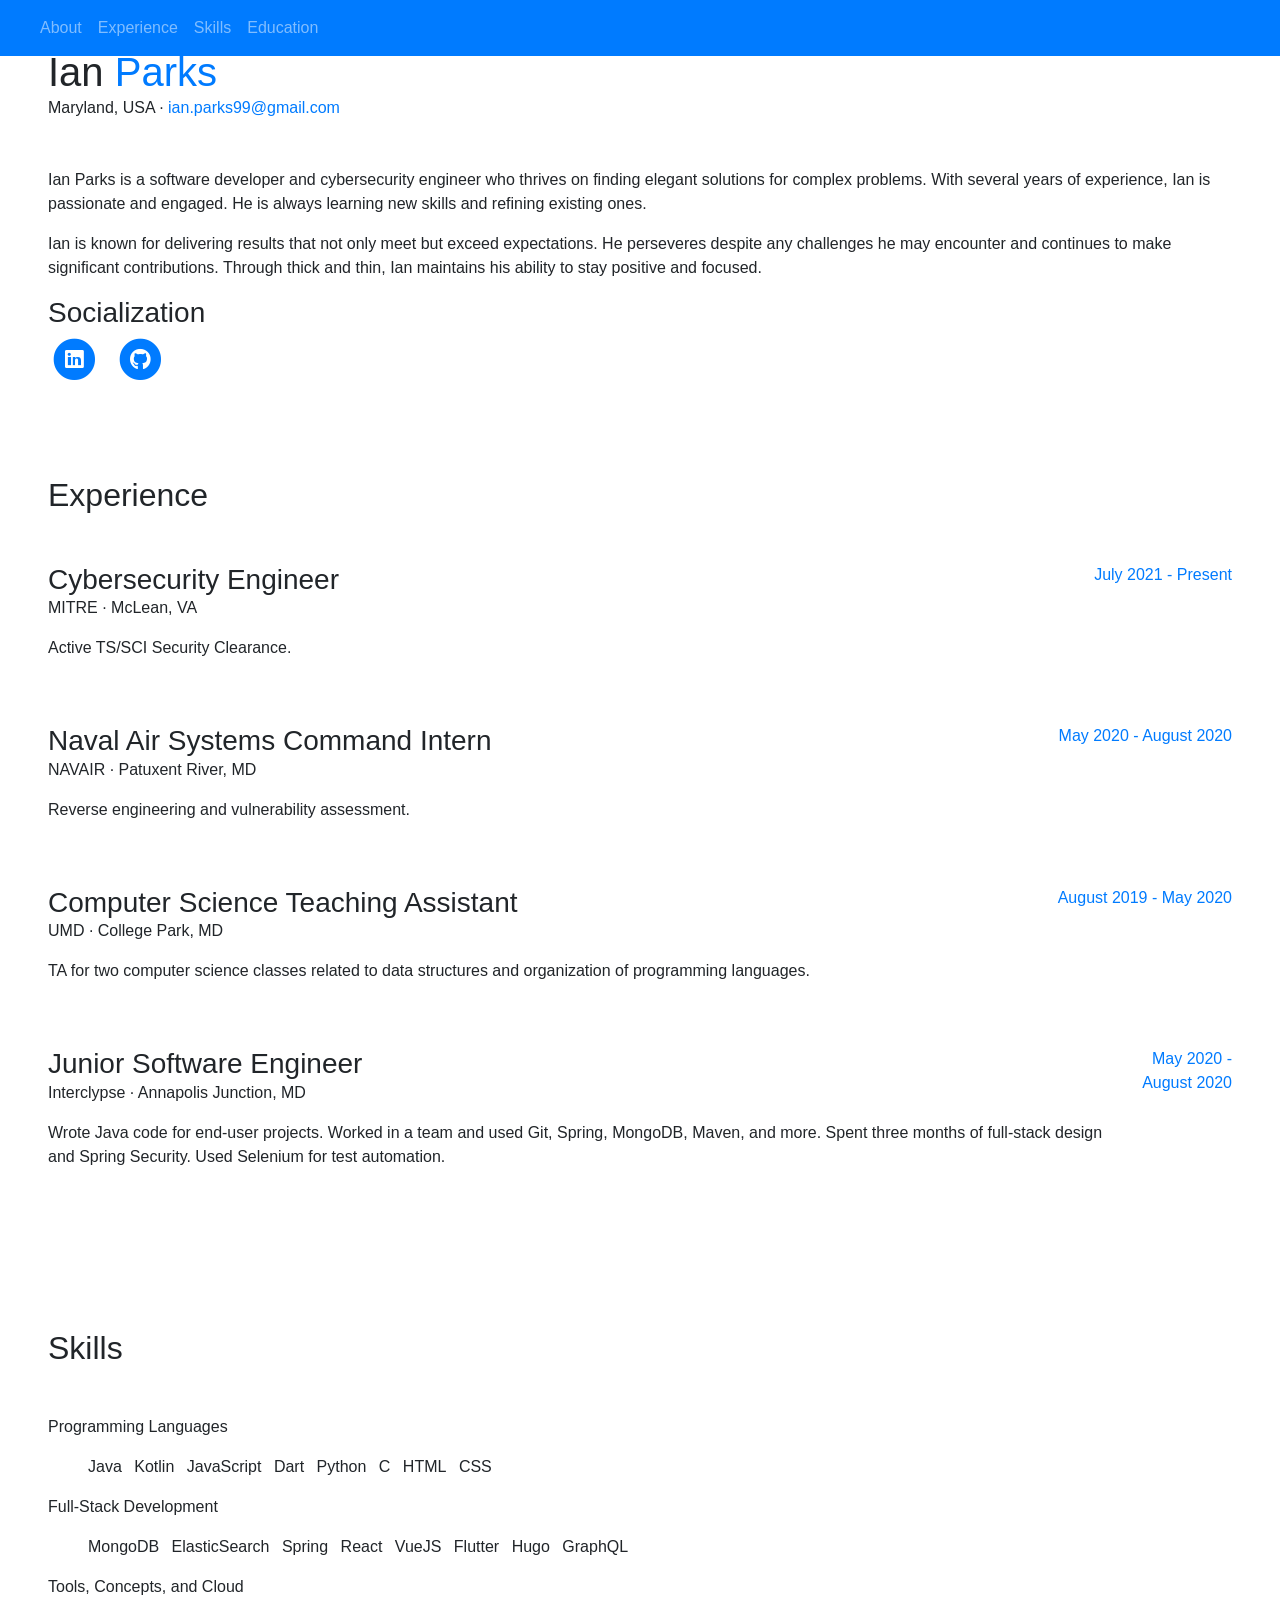
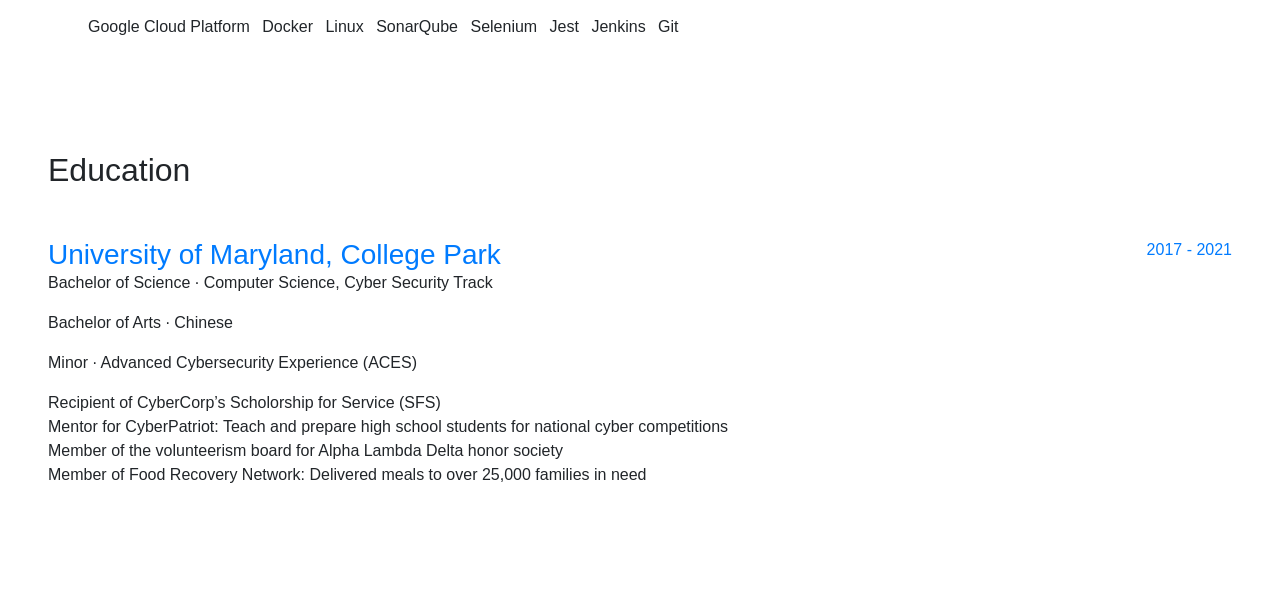
==== public/index.html @ 3bde4cad "Adding workflow" ====
<!DOCTYPE html>
<html lang="en">
<head>
  <meta charset="utf-8">
  <meta name="viewport" content="width=device-width, initial-scale=1, shrink-to-fit=no">
  <title>Ian Parks | Home</title>
  <meta name="description" content="">

  
  
    <meta property="og:image" content="http://example.org/img/profile_pic.png" />
    <meta property="og:title" content="Ian Parks | Home" />   
  
  <meta property="og:description" content="" />
  <meta name="author" content="Ian Parks">
  
  <link rel="stylesheet" href="https://cdn.jsdelivr.net/npm/bootstrap@4.5.3/dist/css/bootstrap.min.css" integrity="sha384-TX8t27EcRE3e/ihU7zmQxVncDAy5uIKz4rEkgIXeMed4M0jlfIDPvg6uqKI2xXr2" crossorigin="anonymous">
  
  <link rel="preload" href="https://fonts.googleapis.com/css2?family=Open+Sans:ital,wght@0,300;0,400;0,600;0,700;0,800;1,300;1,400;1,600;1,700;1,800&family=Saira+Extra+Condensed:wght@100;200;300;400;500;600;700;800;900&display=swap" as="style" onload="this.onload=null;this.rel='stylesheet'">
    <noscript><link rel="stylesheet" href="https://fonts.googleapis.com/css2?family=Open+Sans:ital,wght@0,300;0,400;0,600;0,700;0,800;1,300;1,400;1,600;1,700;1,800&family=Saira+Extra+Condensed:wght@100;200;300;400;500;600;700;800;900&display=swap"></noscript>
  <link rel="preload" href="https://use.fontawesome.com/releases/v5.15.1/css/all.css" as="style" onload="this.onload=null;this.rel='stylesheet'">
    <noscript><link rel="stylesheet" href="https://use.fontawesome.com/releases/v5.15.1/css/all.css"></noscript>
  <link rel="preload" href="https://cdnjs.cloudflare.com/ajax/libs/devicons/1.8.0/css/devicons.min.css" integrity="sha512-JW3fT0YTK7pT7w437SoX6GcW76jOZ6E0jGmrqBAcloC4GKT+njHOY4fX5KxJ9WfIXTkNrAF994525fAHp+KCxg==" crossorigin="anonymous" as="style" onload="this.onload=null;this.rel='stylesheet'">
    <noscript><link rel="stylesheet" href="https://cdnjs.cloudflare.com/ajax/libs/devicons/1.8.0/css/devicons.min.css" integrity="sha512-JW3fT0YTK7pT7w437SoX6GcW76jOZ6E0jGmrqBAcloC4GKT+njHOY4fX5KxJ9WfIXTkNrAF994525fAHp+KCxg==" crossorigin="anonymous"></noscript>
  <link rel="preload" href="https://cdnjs.cloudflare.com/ajax/libs/simple-line-icons/2.5.5/css/simple-line-icons.min.css" integrity="sha512-QKC1UZ/ZHNgFzVKSAhV5v5j73eeL9EEN289eKAEFaAjgAiobVAnVv/AGuPbXsKl1dNoel3kNr6PYnSiTzVVBCw==" crossorigin="anonymous" as="style" onload="this.onload=null;this.rel='stylesheet'">
    <noscript><link rel="stylesheet" href="https://cdnjs.cloudflare.com/ajax/libs/simple-line-icons/2.5.5/css/simple-line-icons.min.css" integrity="sha512-QKC1UZ/ZHNgFzVKSAhV5v5j73eeL9EEN289eKAEFaAjgAiobVAnVv/AGuPbXsKl1dNoel3kNr6PYnSiTzVVBCw==" crossorigin="anonymous"></noscript>
  
  <link rel="preload" href="http://example.org/css/resume.css" as="style" onload="this.onload=null;this.rel='stylesheet'">
    <noscript><link rel="stylesheet" href="http://example.org/css/resume.css"></noscript>
  <link rel="preload" href="http://example.org/css/tweaks.css" as="style" onload="this.onload=null;this.rel='stylesheet'">
    <noscript><link rel="stylesheet" href="http://example.org/css/tweaks.css"></noscript>
  <link rel="preload" href="http://example.org/css/resume-override.css" as="style" onload="this.onload=null;this.rel='stylesheet'">
    <noscript><link rel="stylesheet" href="http://example.org/css/resume-override.css"></noscript>
  <meta name="generator" content="Hugo 0.111.3">
  
   
  
</head>
<body id="page-top">
  <nav class="navbar navbar-expand-lg navbar-dark bg-primary fixed-top" id="sideNav">
  <a class="navbar-brand js-scroll-trigger" href="#page-top">
    <span class="d-block d-lg-none">Ian Parks</span>
    <span class="d-none d-lg-block">
      <img style="clip-path: circle(); max-height: 10rem; max-width: 10rem;" src="/img/profile_pic.png" alt="">
    </span>
  </a>
  <button class="navbar-toggler" type="button" data-toggle="collapse" data-target="#navbarSupportedContent" aria-controls="navbarSupportedContent" aria-expanded="false" aria-label="Toggle navigation">
    <span class="navbar-toggler-icon"></span>
  </button>
  <div class="collapse navbar-collapse" id="navbarSupportedContent">
    <ul class="navbar-nav">
      <li class="nav-item">
        <a class="nav-link js-scroll-trigger" href="/#about">About</a>
      </li>
      
      <li class="nav-item">
        <a class="nav-link js-scroll-trigger" href="/#experience">Experience</a>
      </li>
      
      <li class="nav-item">
        <a class="nav-link js-scroll-trigger" href="/#skills">Skills</a>
      </li>
      
      <li class="nav-item">
        <a class="nav-link js-scroll-trigger" href="/#education">Education</a>
      </li>
      
      
    </ul>
  </div>
</nav>

  <div class="container-fluid p-0">
    
   

      <section class="resume-section p-3 p-lg-5 d-flex d-column" id="about">
        <div class="my-auto">
          <div class="resume-item d-flex flex-column flex-md-row">
            <div class="mr-auto">

              <h1 class="mb-0">Ian
                <span class="text-primary">Parks</span>
              </h1>
              <div class="subheading mb-5">Maryland, USA ·
                <a href="mailto:ian.parks99@gmail.com">ian.parks99@gmail.com</a>
              </div>

            </div>

            

        </div>
        <div>
          <p>Ian Parks is a software developer and cybersecurity engineer who thrives on finding elegant solutions for complex problems. With several years of experience, Ian is passionate and engaged. He is always learning new skills and refining existing ones.</p>
<p>Ian is known for delivering results that not only meet but exceed expectations. He perseveres despite any challenges he may encounter and continues to make significant contributions. Through thick and thin, Ian maintains his ability to stay positive and focused.</p>

          
          
          <h3>Socialization</h3>
          <ul class="list-inline list-social-icons mb-0">
            
                <li class="list-inline-item">
                  <a href="https://www.linkedin.com/in/ian-parks-81081814a" data-toggle="tooltip" title="LinkedIn" data-offset="0,10" rel="me">
                    <span class="fa-stack fa-lg">
                      <i class="fa fa-circle fa-stack-2x"></i>
                      <i class="fab fa-linkedin fa-stack-1x fa-inverse"></i>
                    </span>
                  </a>
                </li>
            
                <li class="list-inline-item">
                  <a href="https://github.com/iparks99" data-toggle="tooltip" title="GitHub" data-offset="0,10" rel="me">
                    <span class="fa-stack fa-lg">
                      <i class="fa fa-circle fa-stack-2x"></i>
                      <i class="fab fa-github fa-stack-1x fa-inverse"></i>
                    </span>
                  </a>
                </li>
            
          </ul>
          
        </div>
      </div>
    </section>

   
   
   
   
      
      
         <section class="resume-section p-3 p-lg-5 d-flex flex-column" id="experience">
  <div class="my-auto" id="experience-content">
  <h2 class="mb-5">Experience</h2>
    
        <div class="resume-item d-flex flex-column flex-md-row mb-5">
          <div class="resume-content mr-auto">
            <h3 class="mb-0">Cybersecurity Engineer</h3>
            <div class="subheading mb-3">MITRE · McLean, VA</div>
            <p>Active TS/SCI Security Clearance.</p>
          </div>
          <div class="resume-date text-md-right">
            <span class="text-primary">July 2021 - Present</span>
          </div>
        </div>
    
        <div class="resume-item d-flex flex-column flex-md-row mb-5">
          <div class="resume-content mr-auto">
            <h3 class="mb-0">Naval Air Systems Command Intern</h3>
            <div class="subheading mb-3">NAVAIR · Patuxent River, MD</div>
            <p>Reverse engineering and vulnerability assessment.</p>
          </div>
          <div class="resume-date text-md-right">
            <span class="text-primary">May 2020 - August 2020</span>
          </div>
        </div>
    
        <div class="resume-item d-flex flex-column flex-md-row mb-5">
          <div class="resume-content mr-auto">
            <h3 class="mb-0">Computer Science Teaching Assistant</h3>
            <div class="subheading mb-3">UMD · College Park, MD</div>
            <p>TA for two computer science classes related to data structures and organization of programming languages.</p>
          </div>
          <div class="resume-date text-md-right">
            <span class="text-primary">August 2019 - May 2020</span>
          </div>
        </div>
    
        <div class="resume-item d-flex flex-column flex-md-row mb-5">
          <div class="resume-content mr-auto">
            <h3 class="mb-0">Junior Software Engineer</h3>
            <div class="subheading mb-3">Interclypse · Annapolis Junction, MD</div>
            <p>Wrote Java code for end-user projects. Worked in a team and used Git, Spring, MongoDB, Maven, and more. Spent three months of full-stack design and Spring Security. Used Selenium for test automation.</p>
          </div>
          <div class="resume-date text-md-right">
            <span class="text-primary">May 2020 - August 2020</span>
          </div>
        </div>
    
  </div>

</section>

      
   
      
      
         <section class="resume-section p-3 p-lg-5 d-flex flex-column" id="skills">
  <div class="my-auto" id="skills-content">
  <h2 class="mb-5">Skills</h2>
    
        <div class="subheading mb-3 skills-heading">Programming Languages</div>
            <ul>
            
                
                  <li class="list-inline-item">
                    <i class="devicons devicons-java"></i>
                    Java
                  </li>
                
            
                
                  <li class="list-inline-item">
                    <i class="devicons devicons-terminal_badge"></i>
                    Kotlin
                  </li>
                
            
                
                  <li class="list-inline-item">
                    <i class="devicons devicons-javascript"></i>
                    JavaScript
                  </li>
                
            
                
                  <li class="list-inline-item">
                    <i class="devicons devicons-dart"></i>
                    Dart
                  </li>
                
            
                
                  <li class="list-inline-item">
                    <i class="devicons devicons-python"></i>
                    Python
                  </li>
                
            
                
                  <li class="list-inline-item">
                    <i class="devicons devicons-terminal_badge"></i>
                    C
                  </li>
                
            
                
                  <li class="list-inline-item">
                    <i class="devicons devicons-terminal_badge"></i>
                    HTML
                  </li>
                
            
                
                  <li class="list-inline-item">
                    <i class="devicons devicons-terminal_badge"></i>
                    CSS
                  </li>
                
            
            </ul>
    
        <div class="subheading mb-3 skills-heading">Full-Stack Development</div>
            <ul>
            
                
                  <li class="list-inline-item">
                    <i class="devicons devicons-mongodb"></i>
                    MongoDB
                  </li>
                
            
                
                  <li class="list-inline-item">
                    <i class="devicons devicons-terminal_badge"></i>
                    ElasticSearch
                  </li>
                
            
                
                  <li class="list-inline-item">
                    <i class="devicons devicons-terminal_badge"></i>
                    Spring
                  </li>
                
            
                
                  <li class="list-inline-item">
                    <i class="devicons devicons-react"></i>
                    React
                  </li>
                
            
                
                  <li class="list-inline-item">
                    <i class="devicons devicons-terminal_badge"></i>
                    VueJS
                  </li>
                
            
                
                  <li class="list-inline-item">
                    <i class="devicons devicons-terminal_badge"></i>
                    Flutter
                  </li>
                
            
                
                  <li class="list-inline-item">
                    <i class="devicons devicons-terminal_badge"></i>
                    Hugo
                  </li>
                
            
                
                  <li class="list-inline-item">
                    <i class="devicons devicons-terminal_badge"></i>
                    GraphQL
                  </li>
                
            
            </ul>
    
        <div class="subheading mb-3 skills-heading">Tools, Concepts, and Cloud</div>
            <ul>
            
                
                  <li class="list-inline-item">
                    <i class="devicons devicons-terminal_badge"></i>
                    Google Cloud Platform
                  </li>
                
            
                
                  <li class="list-inline-item">
                    <i class="devicons devicons-docker"></i>
                    Docker
                  </li>
                
            
                
                  <li class="list-inline-item">
                    <i class="devicons devicons-linux"></i>
                    Linux
                  </li>
                
            
                
                  <li class="list-inline-item">
                    <i class="devicons devicons-terminal_badge"></i>
                    SonarQube
                  </li>
                
            
                
                  <li class="list-inline-item">
                    <i class="devicons devicons-terminal_badge"></i>
                    Selenium
                  </li>
                
            
                
                  <li class="list-inline-item">
                    <i class="devicons devicons-terminal_badge"></i>
                    Jest
                  </li>
                
            
                
                  <li class="list-inline-item">
                    <i class="devicons devicons-jenkins"></i>
                    Jenkins
                  </li>
                
            
                
                  <li class="list-inline-item">
                    <i class="devicons devicons-git"></i>
                    Git
                  </li>
                
            
            </ul>
    
  </div>
</section>

      
   
      
      
                 <section class="resume-section p-3 p-lg-5 d-flex flex-column" id="education">
          <div class="my-auto">
          <h2 class="mb-5">Education</h2>
            
              <div class="resume-item d-flex flex-column flex-md-row mb-5">
                <div class="resume-content mr-auto">
                  <h3 class="mb-0"><a href="https://umd.edu">University of Maryland, College Park</a></h3>
                  
                    <div class="subheading mb-3">Bachelor of Science · Computer Science, Cyber Security Track</div>
                  
                    <div class="subheading mb-3">Bachelor of Arts · Chinese</div>
                  
                    <div class="subheading mb-3">Minor · Advanced Cybersecurity Experience (ACES)</div>
                  
                  <div></div>
                  <p style="white-space: pre-line">Recipient of CyberCorp&rsquo;s Scholorship for Service (SFS)
Mentor for CyberPatriot: Teach and prepare high school students for national cyber competitions
Member of the volunteerism board for Alpha Lambda Delta honor society
Member of Food Recovery Network: Delivered meals to over 25,000 families in need
                </div>
                <div class="resume-date text-md-right">
                  <span class="text-primary">2017 - 2021</span>
                </div>
              </div>
              
           </div>
        </section>

      
   

  </div>
  
  <script src="https://code.jquery.com/jquery-3.6.4.slim.min.js" integrity="sha256-a2yjHM4jnF9f54xUQakjZGaqYs/V1CYvWpoqZzC2/Bw=" crossorigin="anonymous"></script>
  <script src="https://cdn.jsdelivr.net/npm/bootstrap@4.5.3/dist/js/bootstrap.bundle.min.js" integrity="sha384-ho+j7jyWK8fNQe+A12Hb8AhRq26LrZ/JpcUGGOn+Y7RsweNrtN/tE3MoK7ZeZDyx" crossorigin="anonymous"></script>
  
  <script src="https://unpkg.com/smoothscroll-polyfill@0.4.4/dist/smoothscroll.min.js" integrity="sha384-EYn4rWu1DHvYD0sSSSbMEtXQmMl58CFJd897806+RT1jJVYbhuZlZMN6yG9nCyFa" crossorigin="anonymous"></script>
  <script src="https://unpkg.com/smoothscroll-anchor-polyfill@1.3.2/dist/index.min.js" integrity="sha384-EY9NBEHCFbZANmPcTm7CgG8OhsFILy0VBLG85pF6OIpP42NVbZVNsFOc23PYTCkB" crossorigin="anonymous"></script>
  
  <script async src="/js/resume.js"></script>
  

  

  
</body>
</html>
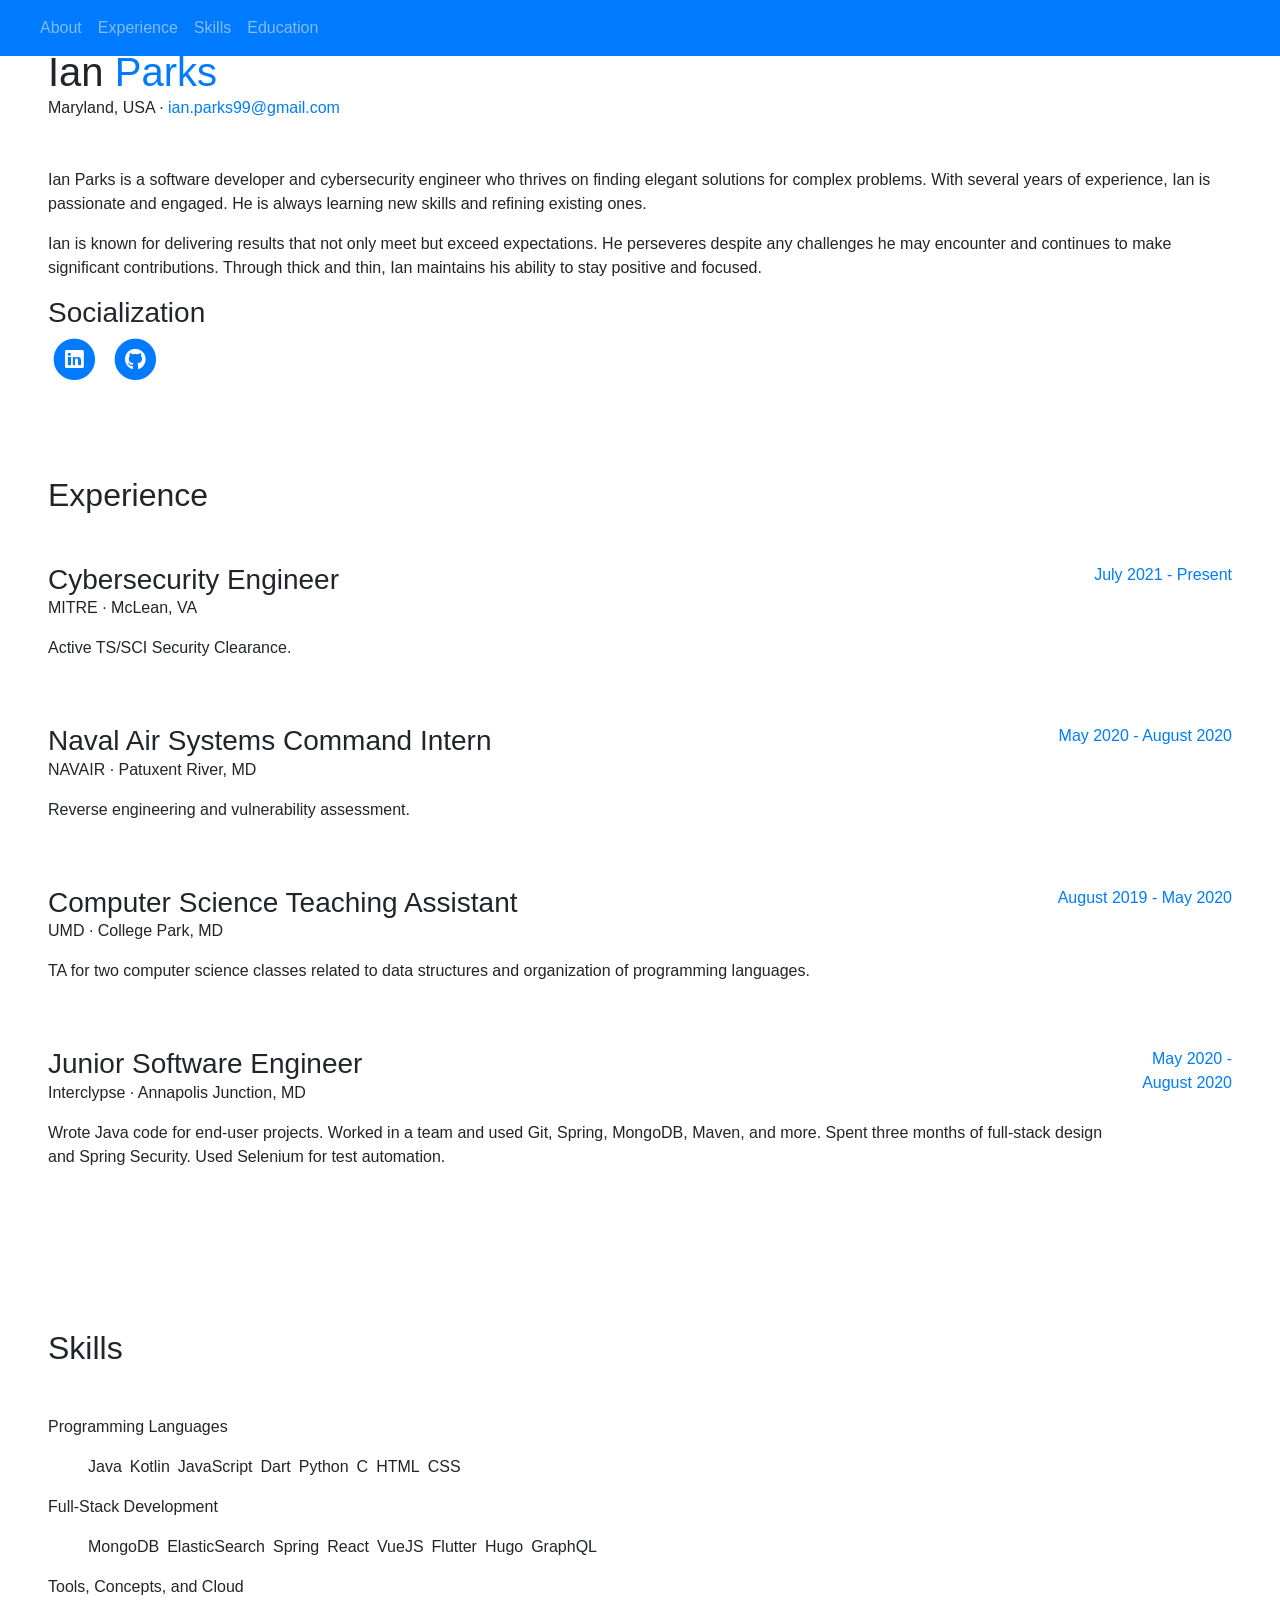
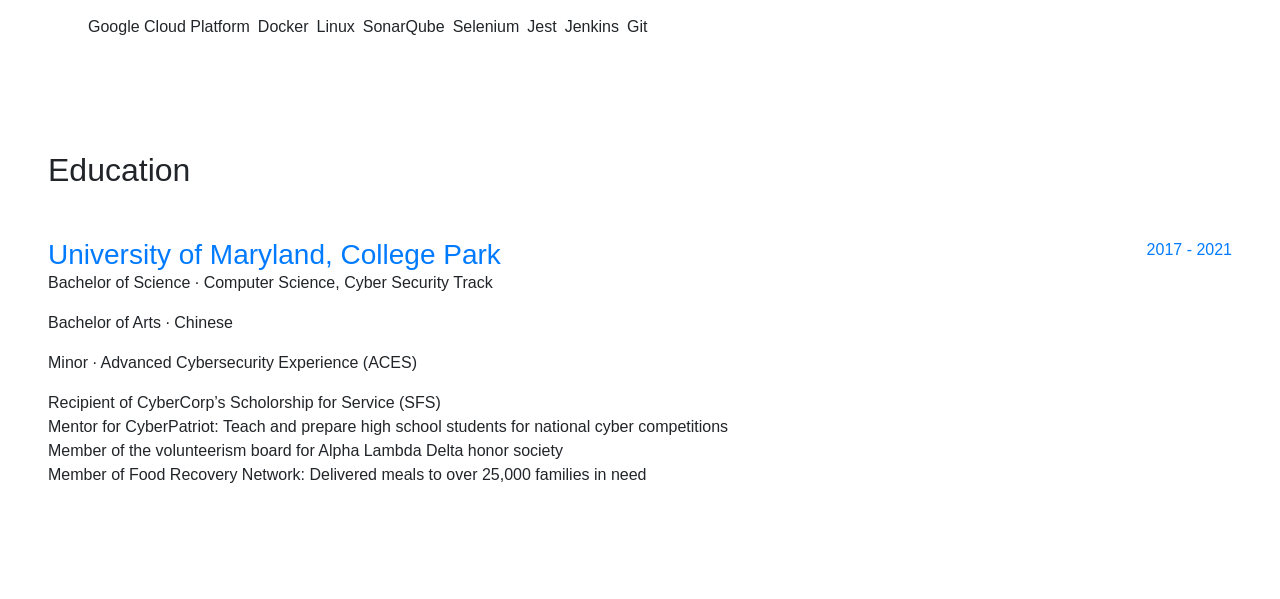
==== commit 6c5e09ed: "Rebuilt" ====
--- a/public/index.html
+++ b/public/index.html
@@ -1,429 +1,39 @@
-<!DOCTYPE html>
-<html lang="en">
-<head>
-  <meta charset="utf-8">
-  <meta name="viewport" content="width=device-width, initial-scale=1, shrink-to-fit=no">
-  <title>Ian Parks | Home</title>
-  <meta name="description" content="">
-
-  
-  
-    <meta property="og:image" content="http://example.org/img/profile_pic.png" />
-    <meta property="og:title" content="Ian Parks | Home" />   
-  
-  <meta property="og:description" content="" />
-  <meta name="author" content="Ian Parks">
-  
-  <link rel="stylesheet" href="https://cdn.jsdelivr.net/npm/bootstrap@4.5.3/dist/css/bootstrap.min.css" integrity="sha384-TX8t27EcRE3e/ihU7zmQxVncDAy5uIKz4rEkgIXeMed4M0jlfIDPvg6uqKI2xXr2" crossorigin="anonymous">
-  
-  <link rel="preload" href="https://fonts.googleapis.com/css2?family=Open+Sans:ital,wght@0,300;0,400;0,600;0,700;0,800;1,300;1,400;1,600;1,700;1,800&family=Saira+Extra+Condensed:wght@100;200;300;400;500;600;700;800;900&display=swap" as="style" onload="this.onload=null;this.rel='stylesheet'">
-    <noscript><link rel="stylesheet" href="https://fonts.googleapis.com/css2?family=Open+Sans:ital,wght@0,300;0,400;0,600;0,700;0,800;1,300;1,400;1,600;1,700;1,800&family=Saira+Extra+Condensed:wght@100;200;300;400;500;600;700;800;900&display=swap"></noscript>
-  <link rel="preload" href="https://use.fontawesome.com/releases/v5.15.1/css/all.css" as="style" onload="this.onload=null;this.rel='stylesheet'">
-    <noscript><link rel="stylesheet" href="https://use.fontawesome.com/releases/v5.15.1/css/all.css"></noscript>
-  <link rel="preload" href="https://cdnjs.cloudflare.com/ajax/libs/devicons/1.8.0/css/devicons.min.css" integrity="sha512-JW3fT0YTK7pT7w437SoX6GcW76jOZ6E0jGmrqBAcloC4GKT+njHOY4fX5KxJ9WfIXTkNrAF994525fAHp+KCxg==" crossorigin="anonymous" as="style" onload="this.onload=null;this.rel='stylesheet'">
-    <noscript><link rel="stylesheet" href="https://cdnjs.cloudflare.com/ajax/libs/devicons/1.8.0/css/devicons.min.css" integrity="sha512-JW3fT0YTK7pT7w437SoX6GcW76jOZ6E0jGmrqBAcloC4GKT+njHOY4fX5KxJ9WfIXTkNrAF994525fAHp+KCxg==" crossorigin="anonymous"></noscript>
-  <link rel="preload" href="https://cdnjs.cloudflare.com/ajax/libs/simple-line-icons/2.5.5/css/simple-line-icons.min.css" integrity="sha512-QKC1UZ/ZHNgFzVKSAhV5v5j73eeL9EEN289eKAEFaAjgAiobVAnVv/AGuPbXsKl1dNoel3kNr6PYnSiTzVVBCw==" crossorigin="anonymous" as="style" onload="this.onload=null;this.rel='stylesheet'">
-    <noscript><link rel="stylesheet" href="https://cdnjs.cloudflare.com/ajax/libs/simple-line-icons/2.5.5/css/simple-line-icons.min.css" integrity="sha512-QKC1UZ/ZHNgFzVKSAhV5v5j73eeL9EEN289eKAEFaAjgAiobVAnVv/AGuPbXsKl1dNoel3kNr6PYnSiTzVVBCw==" crossorigin="anonymous"></noscript>
-  
-  <link rel="preload" href="http://example.org/css/resume.css" as="style" onload="this.onload=null;this.rel='stylesheet'">
-    <noscript><link rel="stylesheet" href="http://example.org/css/resume.css"></noscript>
-  <link rel="preload" href="http://example.org/css/tweaks.css" as="style" onload="this.onload=null;this.rel='stylesheet'">
-    <noscript><link rel="stylesheet" href="http://example.org/css/tweaks.css"></noscript>
-  <link rel="preload" href="http://example.org/css/resume-override.css" as="style" onload="this.onload=null;this.rel='stylesheet'">
-    <noscript><link rel="stylesheet" href="http://example.org/css/resume-override.css"></noscript>
-  <meta name="generator" content="Hugo 0.111.3">
-  
-   
-  
-</head>
-<body id="page-top">
-  <nav class="navbar navbar-expand-lg navbar-dark bg-primary fixed-top" id="sideNav">
-  <a class="navbar-brand js-scroll-trigger" href="#page-top">
-    <span class="d-block d-lg-none">Ian Parks</span>
-    <span class="d-none d-lg-block">
-      <img style="clip-path: circle(); max-height: 10rem; max-width: 10rem;" src="/img/profile_pic.png" alt="">
-    </span>
-  </a>
-  <button class="navbar-toggler" type="button" data-toggle="collapse" data-target="#navbarSupportedContent" aria-controls="navbarSupportedContent" aria-expanded="false" aria-label="Toggle navigation">
-    <span class="navbar-toggler-icon"></span>
-  </button>
-  <div class="collapse navbar-collapse" id="navbarSupportedContent">
-    <ul class="navbar-nav">
-      <li class="nav-item">
-        <a class="nav-link js-scroll-trigger" href="/#about">About</a>
-      </li>
-      
-      <li class="nav-item">
-        <a class="nav-link js-scroll-trigger" href="/#experience">Experience</a>
-      </li>
-      
-      <li class="nav-item">
-        <a class="nav-link js-scroll-trigger" href="/#skills">Skills</a>
-      </li>
-      
-      <li class="nav-item">
-        <a class="nav-link js-scroll-trigger" href="/#education">Education</a>
-      </li>
-      
-      
-    </ul>
-  </div>
-</nav>
-
-  <div class="container-fluid p-0">
-    
-   
-
-      <section class="resume-section p-3 p-lg-5 d-flex d-column" id="about">
-        <div class="my-auto">
-          <div class="resume-item d-flex flex-column flex-md-row">
-            <div class="mr-auto">
-
-              <h1 class="mb-0">Ian
-                <span class="text-primary">Parks</span>
-              </h1>
-              <div class="subheading mb-5">Maryland, USA ·
-                <a href="mailto:ian.parks99@gmail.com">ian.parks99@gmail.com</a>
-              </div>
-
-            </div>
-
-            
-
-        </div>
-        <div>
-          <p>Ian Parks is a software developer and cybersecurity engineer who thrives on finding elegant solutions for complex problems. With several years of experience, Ian is passionate and engaged. He is always learning new skills and refining existing ones.</p>
-<p>Ian is known for delivering results that not only meet but exceed expectations. He perseveres despite any challenges he may encounter and continues to make significant contributions. Through thick and thin, Ian maintains his ability to stay positive and focused.</p>
-
-          
-          
-          <h3>Socialization</h3>
-          <ul class="list-inline list-social-icons mb-0">
-            
-                <li class="list-inline-item">
-                  <a href="https://www.linkedin.com/in/ian-parks-81081814a" data-toggle="tooltip" title="LinkedIn" data-offset="0,10" rel="me">
-                    <span class="fa-stack fa-lg">
-                      <i class="fa fa-circle fa-stack-2x"></i>
-                      <i class="fab fa-linkedin fa-stack-1x fa-inverse"></i>
-                    </span>
-                  </a>
-                </li>
-            
-                <li class="list-inline-item">
-                  <a href="https://github.com/iparks99" data-toggle="tooltip" title="GitHub" data-offset="0,10" rel="me">
-                    <span class="fa-stack fa-lg">
-                      <i class="fa fa-circle fa-stack-2x"></i>
-                      <i class="fab fa-github fa-stack-1x fa-inverse"></i>
-                    </span>
-                  </a>
-                </li>
-            
-          </ul>
-          
-        </div>
-      </div>
-    </section>
-
-   
-   
-   
-   
-      
-      
-         <section class="resume-section p-3 p-lg-5 d-flex flex-column" id="experience">
-  <div class="my-auto" id="experience-content">
-  <h2 class="mb-5">Experience</h2>
-    
-        <div class="resume-item d-flex flex-column flex-md-row mb-5">
-          <div class="resume-content mr-auto">
-            <h3 class="mb-0">Cybersecurity Engineer</h3>
-            <div class="subheading mb-3">MITRE · McLean, VA</div>
-            <p>Active TS/SCI Security Clearance.</p>
-          </div>
-          <div class="resume-date text-md-right">
-            <span class="text-primary">July 2021 - Present</span>
-          </div>
-        </div>
-    
-        <div class="resume-item d-flex flex-column flex-md-row mb-5">
-          <div class="resume-content mr-auto">
-            <h3 class="mb-0">Naval Air Systems Command Intern</h3>
-            <div class="subheading mb-3">NAVAIR · Patuxent River, MD</div>
-            <p>Reverse engineering and vulnerability assessment.</p>
-          </div>
-          <div class="resume-date text-md-right">
-            <span class="text-primary">May 2020 - August 2020</span>
-          </div>
-        </div>
-    
-        <div class="resume-item d-flex flex-column flex-md-row mb-5">
-          <div class="resume-content mr-auto">
-            <h3 class="mb-0">Computer Science Teaching Assistant</h3>
-            <div class="subheading mb-3">UMD · College Park, MD</div>
-            <p>TA for two computer science classes related to data structures and organization of programming languages.</p>
-          </div>
-          <div class="resume-date text-md-right">
-            <span class="text-primary">August 2019 - May 2020</span>
-          </div>
-        </div>
-    
-        <div class="resume-item d-flex flex-column flex-md-row mb-5">
-          <div class="resume-content mr-auto">
-            <h3 class="mb-0">Junior Software Engineer</h3>
-            <div class="subheading mb-3">Interclypse · Annapolis Junction, MD</div>
-            <p>Wrote Java code for end-user projects. Worked in a team and used Git, Spring, MongoDB, Maven, and more. Spent three months of full-stack design and Spring Security. Used Selenium for test automation.</p>
-          </div>
-          <div class="resume-date text-md-right">
-            <span class="text-primary">May 2020 - August 2020</span>
-          </div>
-        </div>
-    
-  </div>
-
-</section>
-
-      
-   
-      
-      
-         <section class="resume-section p-3 p-lg-5 d-flex flex-column" id="skills">
-  <div class="my-auto" id="skills-content">
-  <h2 class="mb-5">Skills</h2>
-    
-        <div class="subheading mb-3 skills-heading">Programming Languages</div>
-            <ul>
-            
-                
-                  <li class="list-inline-item">
-                    <i class="devicons devicons-java"></i>
-                    Java
-                  </li>
-                
-            
-                
-                  <li class="list-inline-item">
-                    <i class="devicons devicons-terminal_badge"></i>
-                    Kotlin
-                  </li>
-                
-            
-                
-                  <li class="list-inline-item">
-                    <i class="devicons devicons-javascript"></i>
-                    JavaScript
-                  </li>
-                
-            
-                
-                  <li class="list-inline-item">
-                    <i class="devicons devicons-dart"></i>
-                    Dart
-                  </li>
-                
-            
-                
-                  <li class="list-inline-item">
-                    <i class="devicons devicons-python"></i>
-                    Python
-                  </li>
-                
-            
-                
-                  <li class="list-inline-item">
-                    <i class="devicons devicons-terminal_badge"></i>
-                    C
-                  </li>
-                
-            
-                
-                  <li class="list-inline-item">
-                    <i class="devicons devicons-terminal_badge"></i>
-                    HTML
-                  </li>
-                
-            
-                
-                  <li class="list-inline-item">
-                    <i class="devicons devicons-terminal_badge"></i>
-                    CSS
-                  </li>
-                
-            
-            </ul>
-    
-        <div class="subheading mb-3 skills-heading">Full-Stack Development</div>
-            <ul>
-            
-                
-                  <li class="list-inline-item">
-                    <i class="devicons devicons-mongodb"></i>
-                    MongoDB
-                  </li>
-                
-            
-                
-                  <li class="list-inline-item">
-                    <i class="devicons devicons-terminal_badge"></i>
-                    ElasticSearch
-                  </li>
-                
-            
-                
-                  <li class="list-inline-item">
-                    <i class="devicons devicons-terminal_badge"></i>
-                    Spring
-                  </li>
-                
-            
-                
-                  <li class="list-inline-item">
-                    <i class="devicons devicons-react"></i>
-                    React
-                  </li>
-                
-            
-                
-                  <li class="list-inline-item">
-                    <i class="devicons devicons-terminal_badge"></i>
-                    VueJS
-                  </li>
-                
-            
-                
-                  <li class="list-inline-item">
-                    <i class="devicons devicons-terminal_badge"></i>
-                    Flutter
-                  </li>
-                
-            
-                
-                  <li class="list-inline-item">
-                    <i class="devicons devicons-terminal_badge"></i>
-                    Hugo
-                  </li>
-                
-            
-                
-                  <li class="list-inline-item">
-                    <i class="devicons devicons-terminal_badge"></i>
-                    GraphQL
-                  </li>
-                
-            
-            </ul>
-    
-        <div class="subheading mb-3 skills-heading">Tools, Concepts, and Cloud</div>
-            <ul>
-            
-                
-                  <li class="list-inline-item">
-                    <i class="devicons devicons-terminal_badge"></i>
-                    Google Cloud Platform
-                  </li>
-                
-            
-                
-                  <li class="list-inline-item">
-                    <i class="devicons devicons-docker"></i>
-                    Docker
-                  </li>
-                
-            
-                
-                  <li class="list-inline-item">
-                    <i class="devicons devicons-linux"></i>
-                    Linux
-                  </li>
-                
-            
-                
-                  <li class="list-inline-item">
-                    <i class="devicons devicons-terminal_badge"></i>
-                    SonarQube
-                  </li>
-                
-            
-                
-                  <li class="list-inline-item">
-                    <i class="devicons devicons-terminal_badge"></i>
-                    Selenium
-                  </li>
-                
-            
-                
-                  <li class="list-inline-item">
-                    <i class="devicons devicons-terminal_badge"></i>
-                    Jest
-                  </li>
-                
-            
-                
-                  <li class="list-inline-item">
-                    <i class="devicons devicons-jenkins"></i>
-                    Jenkins
-                  </li>
-                
-            
-                
-                  <li class="list-inline-item">
-                    <i class="devicons devicons-git"></i>
-                    Git
-                  </li>
-                
-            
-            </ul>
-    
-  </div>
-</section>
-
-      
-   
-      
-      
-                 <section class="resume-section p-3 p-lg-5 d-flex flex-column" id="education">
-          <div class="my-auto">
-          <h2 class="mb-5">Education</h2>
-            
-              <div class="resume-item d-flex flex-column flex-md-row mb-5">
-                <div class="resume-content mr-auto">
-                  <h3 class="mb-0"><a href="https://umd.edu">University of Maryland, College Park</a></h3>
-                  
-                    <div class="subheading mb-3">Bachelor of Science · Computer Science, Cyber Security Track</div>
-                  
-                    <div class="subheading mb-3">Bachelor of Arts · Chinese</div>
-                  
-                    <div class="subheading mb-3">Minor · Advanced Cybersecurity Experience (ACES)</div>
-                  
-                  <div></div>
-                  <p style="white-space: pre-line">Recipient of CyberCorp&rsquo;s Scholorship for Service (SFS)
+<!doctype html><html lang=en><head><meta charset=utf-8><meta name=viewport content="width=device-width,initial-scale=1,shrink-to-fit=no"><title>Ian Parks | Home</title><meta name=description content><meta property="og:image" content="https://iparks99.github.io/img/profile_pic.png"><meta property="og:title" content="Ian Parks | Home"><meta property="og:description" content><meta name=author content="Ian Parks"><link rel=stylesheet href=https://cdn.jsdelivr.net/npm/bootstrap@4.5.3/dist/css/bootstrap.min.css integrity=sha384-TX8t27EcRE3e/ihU7zmQxVncDAy5uIKz4rEkgIXeMed4M0jlfIDPvg6uqKI2xXr2 crossorigin=anonymous><link rel=preload href="https://fonts.googleapis.com/css2?family=Open+Sans:ital,wght@0,300;0,400;0,600;0,700;0,800;1,300;1,400;1,600;1,700;1,800&family=Saira+Extra+Condensed:wght@100;200;300;400;500;600;700;800;900&display=swap" as=style onload='this.onload=null,this.rel="stylesheet"'><noscript><link rel=stylesheet href="https://fonts.googleapis.com/css2?family=Open+Sans:ital,wght@0,300;0,400;0,600;0,700;0,800;1,300;1,400;1,600;1,700;1,800&family=Saira+Extra+Condensed:wght@100;200;300;400;500;600;700;800;900&display=swap"></noscript><link rel=preload href=https://use.fontawesome.com/releases/v5.15.1/css/all.css as=style onload='this.onload=null,this.rel="stylesheet"'><noscript><link rel=stylesheet href=https://use.fontawesome.com/releases/v5.15.1/css/all.css></noscript><link rel=preload href=https://cdnjs.cloudflare.com/ajax/libs/devicons/1.8.0/css/devicons.min.css integrity="sha512-JW3fT0YTK7pT7w437SoX6GcW76jOZ6E0jGmrqBAcloC4GKT+njHOY4fX5KxJ9WfIXTkNrAF994525fAHp+KCxg==" crossorigin=anonymous as=style onload='this.onload=null,this.rel="stylesheet"'><noscript><link rel=stylesheet href=https://cdnjs.cloudflare.com/ajax/libs/devicons/1.8.0/css/devicons.min.css integrity="sha512-JW3fT0YTK7pT7w437SoX6GcW76jOZ6E0jGmrqBAcloC4GKT+njHOY4fX5KxJ9WfIXTkNrAF994525fAHp+KCxg==" crossorigin=anonymous></noscript><link rel=preload href=https://cdnjs.cloudflare.com/ajax/libs/simple-line-icons/2.5.5/css/simple-line-icons.min.css integrity="sha512-QKC1UZ/ZHNgFzVKSAhV5v5j73eeL9EEN289eKAEFaAjgAiobVAnVv/AGuPbXsKl1dNoel3kNr6PYnSiTzVVBCw==" crossorigin=anonymous as=style onload='this.onload=null,this.rel="stylesheet"'><noscript><link rel=stylesheet href=https://cdnjs.cloudflare.com/ajax/libs/simple-line-icons/2.5.5/css/simple-line-icons.min.css integrity="sha512-QKC1UZ/ZHNgFzVKSAhV5v5j73eeL9EEN289eKAEFaAjgAiobVAnVv/AGuPbXsKl1dNoel3kNr6PYnSiTzVVBCw==" crossorigin=anonymous></noscript><link rel=preload href=https://iparks99.github.io/css/resume.css as=style onload='this.onload=null,this.rel="stylesheet"'><noscript><link rel=stylesheet href=https://iparks99.github.io/css/resume.css></noscript><link rel=preload href=https://iparks99.github.io/css/tweaks.css as=style onload='this.onload=null,this.rel="stylesheet"'><noscript><link rel=stylesheet href=https://iparks99.github.io/css/tweaks.css></noscript><link rel=preload href=https://iparks99.github.io/css/resume-override.css as=style onload='this.onload=null,this.rel="stylesheet"'><noscript><link rel=stylesheet href=https://iparks99.github.io/css/resume-override.css></noscript><meta name=generator content="Hugo 0.111.3"></head><body id=page-top><nav class="navbar navbar-expand-lg navbar-dark bg-primary fixed-top" id=sideNav><a class="navbar-brand js-scroll-trigger" href=#page-top><span class="d-block d-lg-none">Ian Parks</span>
+<span class="d-none d-lg-block"><img style=clip-path:circle();max-height:10rem;max-width:10rem src=/img/profile_pic.png alt></span></a>
+<button class=navbar-toggler type=button data-toggle=collapse data-target=#navbarSupportedContent aria-controls=navbarSupportedContent aria-expanded=false aria-label="Toggle navigation">
+<span class=navbar-toggler-icon></span></button><div class="collapse navbar-collapse" id=navbarSupportedContent><ul class=navbar-nav><li class=nav-item><a class="nav-link js-scroll-trigger" href=/#about>About</a></li><li class=nav-item><a class="nav-link js-scroll-trigger" href=/#experience>Experience</a></li><li class=nav-item><a class="nav-link js-scroll-trigger" href=/#skills>Skills</a></li><li class=nav-item><a class="nav-link js-scroll-trigger" href=/#education>Education</a></li></ul></div></nav><div class="container-fluid p-0"><section class="resume-section p-3 p-lg-5 d-flex d-column" id=about><div class=my-auto><div class="resume-item d-flex flex-column flex-md-row"><div class=mr-auto><h1 class=mb-0>Ian
+<span class=text-primary>Parks</span></h1><div class="subheading mb-5">Maryland, USA ·
+<a href=mailto:ian.parks99@gmail.com>ian.parks99@gmail.com</a></div></div></div><div><p>Ian Parks is a software developer and cybersecurity engineer who thrives on finding elegant solutions for complex problems. With several years of experience, Ian is passionate and engaged. He is always learning new skills and refining existing ones.</p><p>Ian is known for delivering results that not only meet but exceed expectations. He perseveres despite any challenges he may encounter and continues to make significant contributions. Through thick and thin, Ian maintains his ability to stay positive and focused.</p><h3>Socialization</h3><ul class="list-inline list-social-icons mb-0"><li class=list-inline-item><a href=https://www.linkedin.com/in/ian-parks-81081814a data-toggle=tooltip title=LinkedIn data-offset=0,10 rel=me><span class="fa-stack fa-lg"><i class="fa fa-circle fa-stack-2x"></i>
+<i class="fab fa-linkedin fa-stack-1x fa-inverse"></i></span></a></li><li class=list-inline-item><a href=https://github.com/iparks99 data-toggle=tooltip title=GitHub data-offset=0,10 rel=me><span class="fa-stack fa-lg"><i class="fa fa-circle fa-stack-2x"></i>
+<i class="fab fa-github fa-stack-1x fa-inverse"></i></span></a></li></ul></div></div></section><section class="resume-section p-3 p-lg-5 d-flex flex-column" id=experience><div class=my-auto id=experience-content><h2 class=mb-5>Experience</h2><div class="resume-item d-flex flex-column flex-md-row mb-5"><div class="resume-content mr-auto"><h3 class=mb-0>Cybersecurity Engineer</h3><div class="subheading mb-3">MITRE · McLean, VA</div><p>Active TS/SCI Security Clearance.</p></div><div class="resume-date text-md-right"><span class=text-primary>July 2021 - Present</span></div></div><div class="resume-item d-flex flex-column flex-md-row mb-5"><div class="resume-content mr-auto"><h3 class=mb-0>Naval Air Systems Command Intern</h3><div class="subheading mb-3">NAVAIR · Patuxent River, MD</div><p>Reverse engineering and vulnerability assessment.</p></div><div class="resume-date text-md-right"><span class=text-primary>May 2020 - August 2020</span></div></div><div class="resume-item d-flex flex-column flex-md-row mb-5"><div class="resume-content mr-auto"><h3 class=mb-0>Computer Science Teaching Assistant</h3><div class="subheading mb-3">UMD · College Park, MD</div><p>TA for two computer science classes related to data structures and organization of programming languages.</p></div><div class="resume-date text-md-right"><span class=text-primary>August 2019 - May 2020</span></div></div><div class="resume-item d-flex flex-column flex-md-row mb-5"><div class="resume-content mr-auto"><h3 class=mb-0>Junior Software Engineer</h3><div class="subheading mb-3">Interclypse · Annapolis Junction, MD</div><p>Wrote Java code for end-user projects. Worked in a team and used Git, Spring, MongoDB, Maven, and more. Spent three months of full-stack design and Spring Security. Used Selenium for test automation.</p></div><div class="resume-date text-md-right"><span class=text-primary>May 2020 - August 2020</span></div></div></div></section><section class="resume-section p-3 p-lg-5 d-flex flex-column" id=skills><div class=my-auto id=skills-content><h2 class=mb-5>Skills</h2><div class="subheading mb-3 skills-heading">Programming Languages</div><ul><li class=list-inline-item><i class="devicons devicons-java"></i>
+Java</li><li class=list-inline-item><i class="devicons devicons-terminal_badge"></i>
+Kotlin</li><li class=list-inline-item><i class="devicons devicons-javascript"></i>
+JavaScript</li><li class=list-inline-item><i class="devicons devicons-dart"></i>
+Dart</li><li class=list-inline-item><i class="devicons devicons-python"></i>
+Python</li><li class=list-inline-item><i class="devicons devicons-terminal_badge"></i>
+C</li><li class=list-inline-item><i class="devicons devicons-terminal_badge"></i>
+HTML</li><li class=list-inline-item><i class="devicons devicons-terminal_badge"></i>
+CSS</li></ul><div class="subheading mb-3 skills-heading">Full-Stack Development</div><ul><li class=list-inline-item><i class="devicons devicons-mongodb"></i>
+MongoDB</li><li class=list-inline-item><i class="devicons devicons-terminal_badge"></i>
+ElasticSearch</li><li class=list-inline-item><i class="devicons devicons-terminal_badge"></i>
+Spring</li><li class=list-inline-item><i class="devicons devicons-react"></i>
+React</li><li class=list-inline-item><i class="devicons devicons-terminal_badge"></i>
+VueJS</li><li class=list-inline-item><i class="devicons devicons-terminal_badge"></i>
+Flutter</li><li class=list-inline-item><i class="devicons devicons-terminal_badge"></i>
+Hugo</li><li class=list-inline-item><i class="devicons devicons-terminal_badge"></i>
+GraphQL</li></ul><div class="subheading mb-3 skills-heading">Tools, Concepts, and Cloud</div><ul><li class=list-inline-item><i class="devicons devicons-terminal_badge"></i>
+Google Cloud Platform</li><li class=list-inline-item><i class="devicons devicons-docker"></i>
+Docker</li><li class=list-inline-item><i class="devicons devicons-linux"></i>
+Linux</li><li class=list-inline-item><i class="devicons devicons-terminal_badge"></i>
+SonarQube</li><li class=list-inline-item><i class="devicons devicons-terminal_badge"></i>
+Selenium</li><li class=list-inline-item><i class="devicons devicons-terminal_badge"></i>
+Jest</li><li class=list-inline-item><i class="devicons devicons-jenkins"></i>
+Jenkins</li><li class=list-inline-item><i class="devicons devicons-git"></i>
+Git</li></ul></div></section><section class="resume-section p-3 p-lg-5 d-flex flex-column" id=education><div class=my-auto><h2 class=mb-5>Education</h2><div class="resume-item d-flex flex-column flex-md-row mb-5"><div class="resume-content mr-auto"><h3 class=mb-0><a href=https://umd.edu>University of Maryland, College Park</a></h3><div class="subheading mb-3">Bachelor of Science · Computer Science, Cyber Security Track</div><div class="subheading mb-3">Bachelor of Arts · Chinese</div><div class="subheading mb-3">Minor · Advanced Cybersecurity Experience (ACES)</div><div></div><p style=white-space:pre-line>Recipient of CyberCorp&rsquo;s Scholorship for Service (SFS)
 Mentor for CyberPatriot: Teach and prepare high school students for national cyber competitions
 Member of the volunteerism board for Alpha Lambda Delta honor society
-Member of Food Recovery Network: Delivered meals to over 25,000 families in need
-                </div>
-                <div class="resume-date text-md-right">
-                  <span class="text-primary">2017 - 2021</span>
-                </div>
-              </div>
-              
-           </div>
-        </section>
-
-      
-   
-
-  </div>
-  
-  <script src="https://code.jquery.com/jquery-3.6.4.slim.min.js" integrity="sha256-a2yjHM4jnF9f54xUQakjZGaqYs/V1CYvWpoqZzC2/Bw=" crossorigin="anonymous"></script>
-  <script src="https://cdn.jsdelivr.net/npm/bootstrap@4.5.3/dist/js/bootstrap.bundle.min.js" integrity="sha384-ho+j7jyWK8fNQe+A12Hb8AhRq26LrZ/JpcUGGOn+Y7RsweNrtN/tE3MoK7ZeZDyx" crossorigin="anonymous"></script>
-  
-  <script src="https://unpkg.com/smoothscroll-polyfill@0.4.4/dist/smoothscroll.min.js" integrity="sha384-EYn4rWu1DHvYD0sSSSbMEtXQmMl58CFJd897806+RT1jJVYbhuZlZMN6yG9nCyFa" crossorigin="anonymous"></script>
-  <script src="https://unpkg.com/smoothscroll-anchor-polyfill@1.3.2/dist/index.min.js" integrity="sha384-EY9NBEHCFbZANmPcTm7CgG8OhsFILy0VBLG85pF6OIpP42NVbZVNsFOc23PYTCkB" crossorigin="anonymous"></script>
-  
-  <script async src="/js/resume.js"></script>
-  
-
-  
-
-  
-</body>
-</html>
+Member of Food Recovery Network: Delivered meals to over 25,000 families in need</div><div class="resume-date text-md-right"><span class=text-primary>2017 - 2021</span></div></div></div></section></div><script src=https://code.jquery.com/jquery-3.6.4.slim.min.js integrity="sha256-a2yjHM4jnF9f54xUQakjZGaqYs/V1CYvWpoqZzC2/Bw=" crossorigin=anonymous></script>
+<script src=https://cdn.jsdelivr.net/npm/bootstrap@4.5.3/dist/js/bootstrap.bundle.min.js integrity=sha384-ho+j7jyWK8fNQe+A12Hb8AhRq26LrZ/JpcUGGOn+Y7RsweNrtN/tE3MoK7ZeZDyx crossorigin=anonymous></script>
+<script src=https://unpkg.com/smoothscroll-polyfill@0.4.4/dist/smoothscroll.min.js integrity=sha384-EYn4rWu1DHvYD0sSSSbMEtXQmMl58CFJd897806+RT1jJVYbhuZlZMN6yG9nCyFa crossorigin=anonymous></script>
+<script src=https://unpkg.com/smoothscroll-anchor-polyfill@1.3.2/dist/index.min.js integrity=sha384-EY9NBEHCFbZANmPcTm7CgG8OhsFILy0VBLG85pF6OIpP42NVbZVNsFOc23PYTCkB crossorigin=anonymous></script>
+<script async src=/js/resume.js></script></body></html>
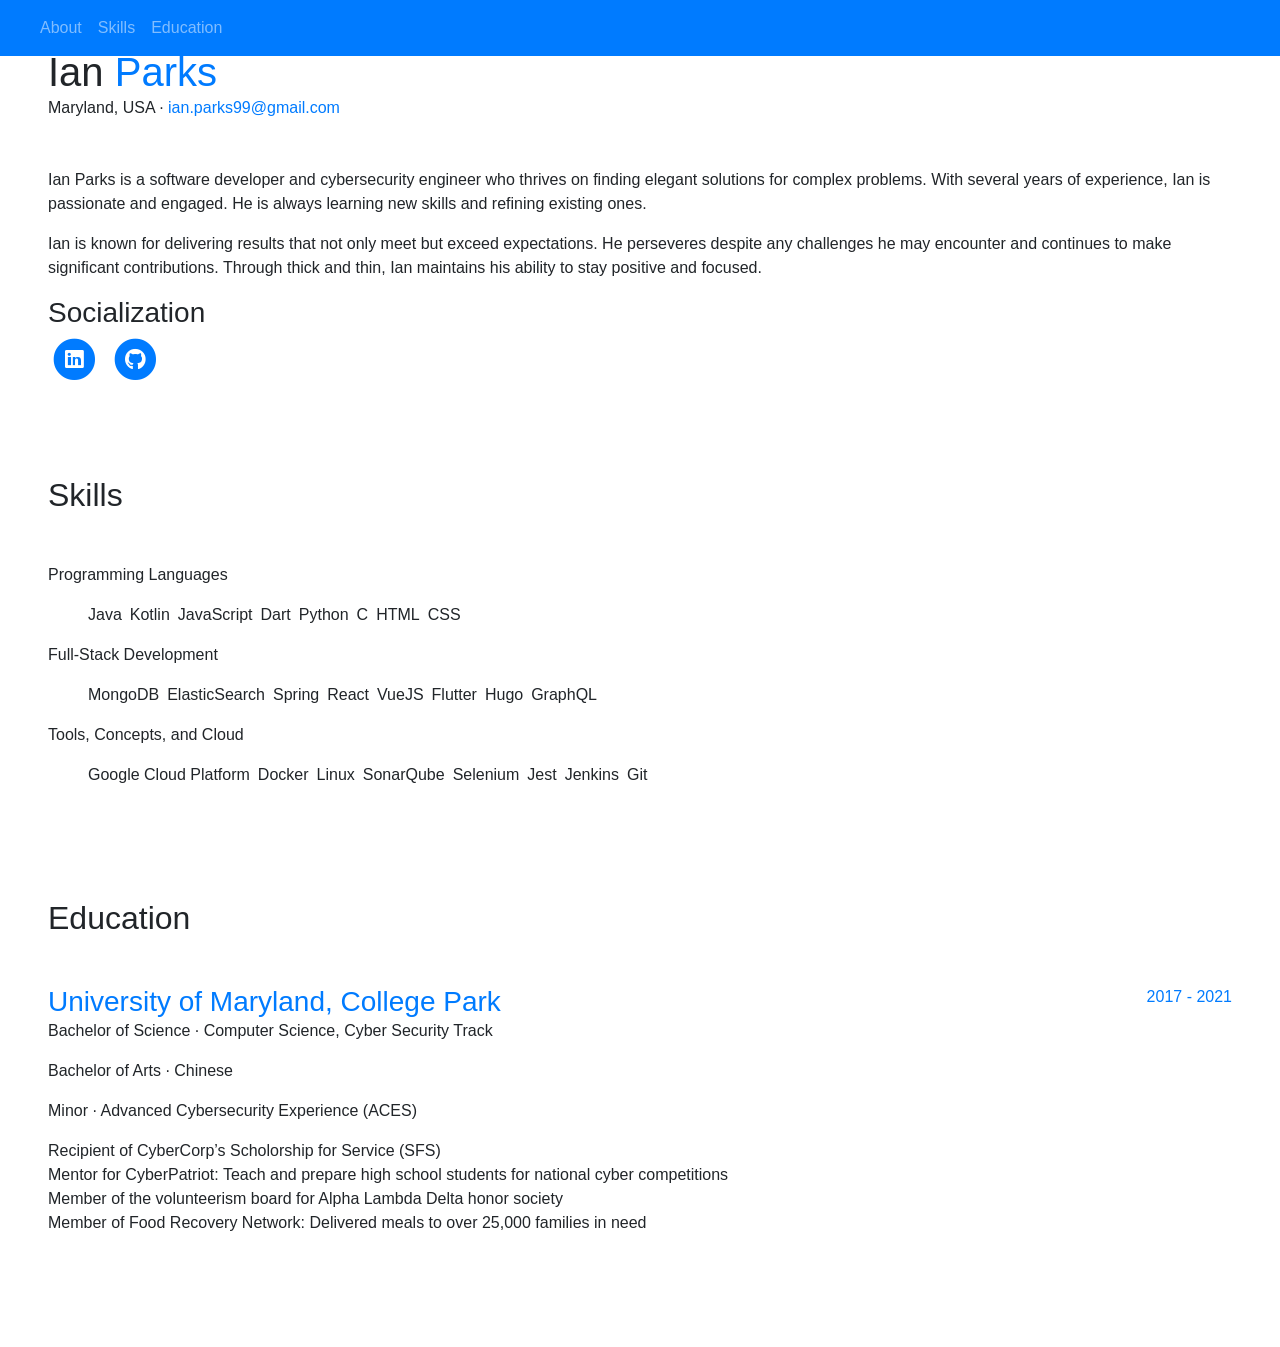
==== commit bc0794c9: "Removed experience" ====
--- a/public/index.html
+++ b/public/index.html
@@ -1,11 +1,11 @@
 <!doctype html><html lang=en><head><meta charset=utf-8><meta name=viewport content="width=device-width,initial-scale=1,shrink-to-fit=no"><title>Ian Parks | Home</title><meta name=description content><meta property="og:image" content="https://iparks99.github.io/img/profile_pic.png"><meta property="og:title" content="Ian Parks | Home"><meta property="og:description" content><meta name=author content="Ian Parks"><link rel=stylesheet href=https://cdn.jsdelivr.net/npm/bootstrap@4.5.3/dist/css/bootstrap.min.css integrity=sha384-TX8t27EcRE3e/ihU7zmQxVncDAy5uIKz4rEkgIXeMed4M0jlfIDPvg6uqKI2xXr2 crossorigin=anonymous><link rel=preload href="https://fonts.googleapis.com/css2?family=Open+Sans:ital,wght@0,300;0,400;0,600;0,700;0,800;1,300;1,400;1,600;1,700;1,800&family=Saira+Extra+Condensed:wght@100;200;300;400;500;600;700;800;900&display=swap" as=style onload='this.onload=null,this.rel="stylesheet"'><noscript><link rel=stylesheet href="https://fonts.googleapis.com/css2?family=Open+Sans:ital,wght@0,300;0,400;0,600;0,700;0,800;1,300;1,400;1,600;1,700;1,800&family=Saira+Extra+Condensed:wght@100;200;300;400;500;600;700;800;900&display=swap"></noscript><link rel=preload href=https://use.fontawesome.com/releases/v5.15.1/css/all.css as=style onload='this.onload=null,this.rel="stylesheet"'><noscript><link rel=stylesheet href=https://use.fontawesome.com/releases/v5.15.1/css/all.css></noscript><link rel=preload href=https://cdnjs.cloudflare.com/ajax/libs/devicons/1.8.0/css/devicons.min.css integrity="sha512-JW3fT0YTK7pT7w437SoX6GcW76jOZ6E0jGmrqBAcloC4GKT+njHOY4fX5KxJ9WfIXTkNrAF994525fAHp+KCxg==" crossorigin=anonymous as=style onload='this.onload=null,this.rel="stylesheet"'><noscript><link rel=stylesheet href=https://cdnjs.cloudflare.com/ajax/libs/devicons/1.8.0/css/devicons.min.css integrity="sha512-JW3fT0YTK7pT7w437SoX6GcW76jOZ6E0jGmrqBAcloC4GKT+njHOY4fX5KxJ9WfIXTkNrAF994525fAHp+KCxg==" crossorigin=anonymous></noscript><link rel=preload href=https://cdnjs.cloudflare.com/ajax/libs/simple-line-icons/2.5.5/css/simple-line-icons.min.css integrity="sha512-QKC1UZ/ZHNgFzVKSAhV5v5j73eeL9EEN289eKAEFaAjgAiobVAnVv/AGuPbXsKl1dNoel3kNr6PYnSiTzVVBCw==" crossorigin=anonymous as=style onload='this.onload=null,this.rel="stylesheet"'><noscript><link rel=stylesheet href=https://cdnjs.cloudflare.com/ajax/libs/simple-line-icons/2.5.5/css/simple-line-icons.min.css integrity="sha512-QKC1UZ/ZHNgFzVKSAhV5v5j73eeL9EEN289eKAEFaAjgAiobVAnVv/AGuPbXsKl1dNoel3kNr6PYnSiTzVVBCw==" crossorigin=anonymous></noscript><link rel=preload href=https://iparks99.github.io/css/resume.css as=style onload='this.onload=null,this.rel="stylesheet"'><noscript><link rel=stylesheet href=https://iparks99.github.io/css/resume.css></noscript><link rel=preload href=https://iparks99.github.io/css/tweaks.css as=style onload='this.onload=null,this.rel="stylesheet"'><noscript><link rel=stylesheet href=https://iparks99.github.io/css/tweaks.css></noscript><link rel=preload href=https://iparks99.github.io/css/resume-override.css as=style onload='this.onload=null,this.rel="stylesheet"'><noscript><link rel=stylesheet href=https://iparks99.github.io/css/resume-override.css></noscript><meta name=generator content="Hugo 0.111.3"></head><body id=page-top><nav class="navbar navbar-expand-lg navbar-dark bg-primary fixed-top" id=sideNav><a class="navbar-brand js-scroll-trigger" href=#page-top><span class="d-block d-lg-none">Ian Parks</span>
 <span class="d-none d-lg-block"><img style=clip-path:circle();max-height:10rem;max-width:10rem src=/img/profile_pic.png alt></span></a>
 <button class=navbar-toggler type=button data-toggle=collapse data-target=#navbarSupportedContent aria-controls=navbarSupportedContent aria-expanded=false aria-label="Toggle navigation">
-<span class=navbar-toggler-icon></span></button><div class="collapse navbar-collapse" id=navbarSupportedContent><ul class=navbar-nav><li class=nav-item><a class="nav-link js-scroll-trigger" href=/#about>About</a></li><li class=nav-item><a class="nav-link js-scroll-trigger" href=/#experience>Experience</a></li><li class=nav-item><a class="nav-link js-scroll-trigger" href=/#skills>Skills</a></li><li class=nav-item><a class="nav-link js-scroll-trigger" href=/#education>Education</a></li></ul></div></nav><div class="container-fluid p-0"><section class="resume-section p-3 p-lg-5 d-flex d-column" id=about><div class=my-auto><div class="resume-item d-flex flex-column flex-md-row"><div class=mr-auto><h1 class=mb-0>Ian
+<span class=navbar-toggler-icon></span></button><div class="collapse navbar-collapse" id=navbarSupportedContent><ul class=navbar-nav><li class=nav-item><a class="nav-link js-scroll-trigger" href=/#about>About</a></li><li class=nav-item><a class="nav-link js-scroll-trigger" href=/#skills>Skills</a></li><li class=nav-item><a class="nav-link js-scroll-trigger" href=/#education>Education</a></li></ul></div></nav><div class="container-fluid p-0"><section class="resume-section p-3 p-lg-5 d-flex d-column" id=about><div class=my-auto><div class="resume-item d-flex flex-column flex-md-row"><div class=mr-auto><h1 class=mb-0>Ian
 <span class=text-primary>Parks</span></h1><div class="subheading mb-5">Maryland, USA ·
 <a href=mailto:ian.parks99@gmail.com>ian.parks99@gmail.com</a></div></div></div><div><p>Ian Parks is a software developer and cybersecurity engineer who thrives on finding elegant solutions for complex problems. With several years of experience, Ian is passionate and engaged. He is always learning new skills and refining existing ones.</p><p>Ian is known for delivering results that not only meet but exceed expectations. He perseveres despite any challenges he may encounter and continues to make significant contributions. Through thick and thin, Ian maintains his ability to stay positive and focused.</p><h3>Socialization</h3><ul class="list-inline list-social-icons mb-0"><li class=list-inline-item><a href=https://www.linkedin.com/in/ian-parks-81081814a data-toggle=tooltip title=LinkedIn data-offset=0,10 rel=me><span class="fa-stack fa-lg"><i class="fa fa-circle fa-stack-2x"></i>
 <i class="fab fa-linkedin fa-stack-1x fa-inverse"></i></span></a></li><li class=list-inline-item><a href=https://github.com/iparks99 data-toggle=tooltip title=GitHub data-offset=0,10 rel=me><span class="fa-stack fa-lg"><i class="fa fa-circle fa-stack-2x"></i>
-<i class="fab fa-github fa-stack-1x fa-inverse"></i></span></a></li></ul></div></div></section><section class="resume-section p-3 p-lg-5 d-flex flex-column" id=experience><div class=my-auto id=experience-content><h2 class=mb-5>Experience</h2><div class="resume-item d-flex flex-column flex-md-row mb-5"><div class="resume-content mr-auto"><h3 class=mb-0>Cybersecurity Engineer</h3><div class="subheading mb-3">MITRE · McLean, VA</div><p>Active TS/SCI Security Clearance.</p></div><div class="resume-date text-md-right"><span class=text-primary>July 2021 - Present</span></div></div><div class="resume-item d-flex flex-column flex-md-row mb-5"><div class="resume-content mr-auto"><h3 class=mb-0>Naval Air Systems Command Intern</h3><div class="subheading mb-3">NAVAIR · Patuxent River, MD</div><p>Reverse engineering and vulnerability assessment.</p></div><div class="resume-date text-md-right"><span class=text-primary>May 2020 - August 2020</span></div></div><div class="resume-item d-flex flex-column flex-md-row mb-5"><div class="resume-content mr-auto"><h3 class=mb-0>Computer Science Teaching Assistant</h3><div class="subheading mb-3">UMD · College Park, MD</div><p>TA for two computer science classes related to data structures and organization of programming languages.</p></div><div class="resume-date text-md-right"><span class=text-primary>August 2019 - May 2020</span></div></div><div class="resume-item d-flex flex-column flex-md-row mb-5"><div class="resume-content mr-auto"><h3 class=mb-0>Junior Software Engineer</h3><div class="subheading mb-3">Interclypse · Annapolis Junction, MD</div><p>Wrote Java code for end-user projects. Worked in a team and used Git, Spring, MongoDB, Maven, and more. Spent three months of full-stack design and Spring Security. Used Selenium for test automation.</p></div><div class="resume-date text-md-right"><span class=text-primary>May 2020 - August 2020</span></div></div></div></section><section class="resume-section p-3 p-lg-5 d-flex flex-column" id=skills><div class=my-auto id=skills-content><h2 class=mb-5>Skills</h2><div class="subheading mb-3 skills-heading">Programming Languages</div><ul><li class=list-inline-item><i class="devicons devicons-java"></i>
+<i class="fab fa-github fa-stack-1x fa-inverse"></i></span></a></li></ul></div></div></section><section class="resume-section p-3 p-lg-5 d-flex flex-column" id=skills><div class=my-auto id=skills-content><h2 class=mb-5>Skills</h2><div class="subheading mb-3 skills-heading">Programming Languages</div><ul><li class=list-inline-item><i class="devicons devicons-java"></i>
 Java</li><li class=list-inline-item><i class="devicons devicons-terminal_badge"></i>
 Kotlin</li><li class=list-inline-item><i class="devicons devicons-javascript"></i>
 JavaScript</li><li class=list-inline-item><i class="devicons devicons-dart"></i>
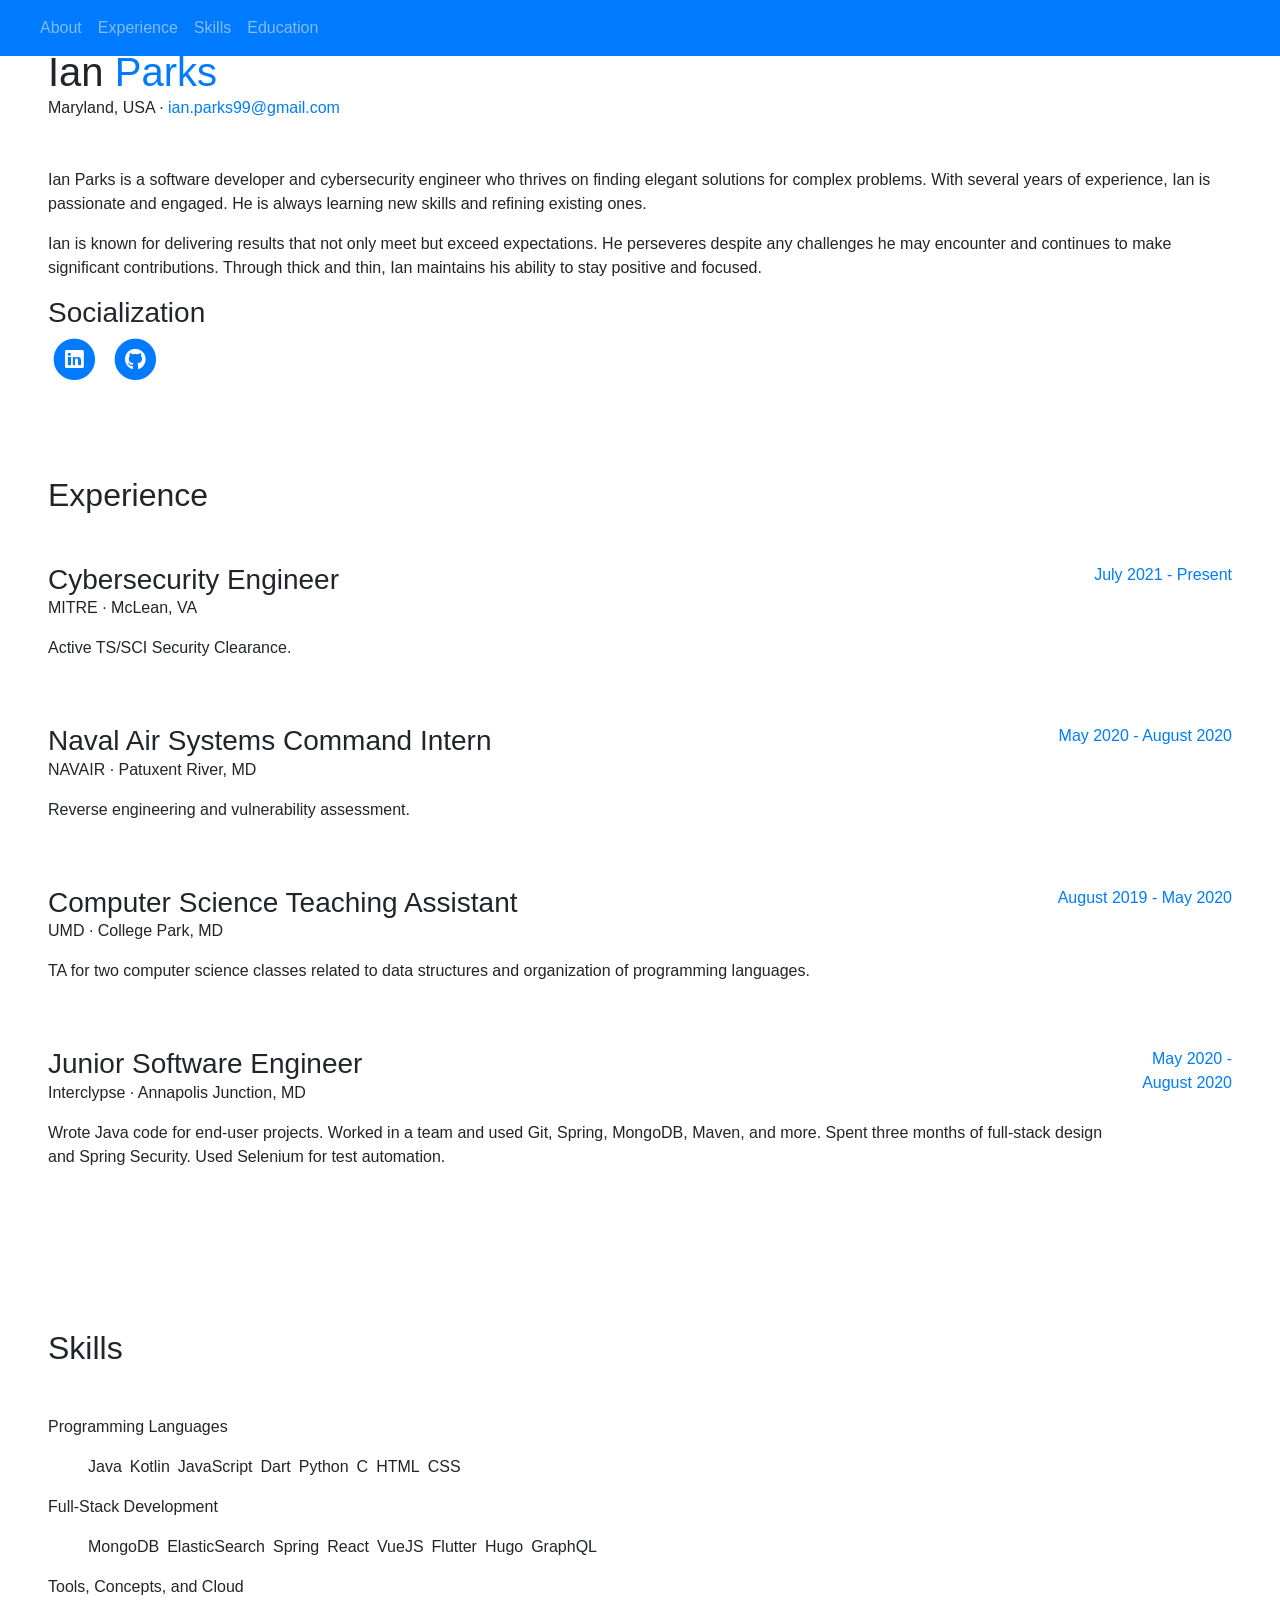
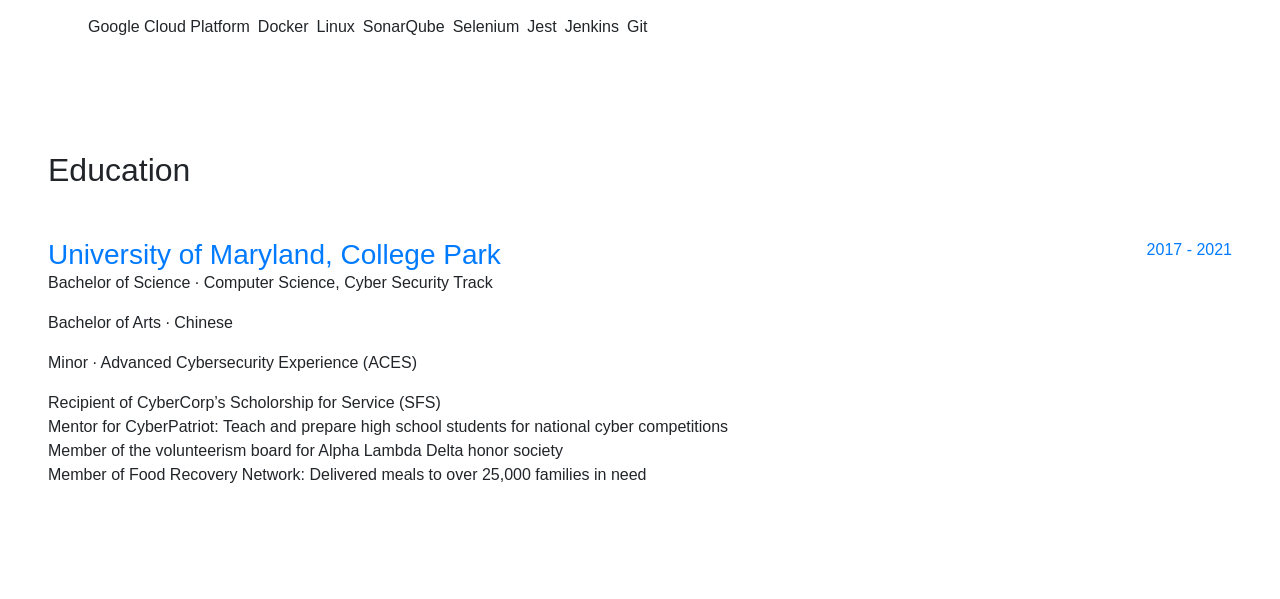
==== commit 7541b601: "added experiences back" ====
--- a/public/index.html
+++ b/public/index.html
@@ -1,11 +1,11 @@
 <!doctype html><html lang=en><head><meta charset=utf-8><meta name=viewport content="width=device-width,initial-scale=1,shrink-to-fit=no"><title>Ian Parks | Home</title><meta name=description content><meta property="og:image" content="https://iparks99.github.io/img/profile_pic.png"><meta property="og:title" content="Ian Parks | Home"><meta property="og:description" content><meta name=author content="Ian Parks"><link rel=stylesheet href=https://cdn.jsdelivr.net/npm/bootstrap@4.5.3/dist/css/bootstrap.min.css integrity=sha384-TX8t27EcRE3e/ihU7zmQxVncDAy5uIKz4rEkgIXeMed4M0jlfIDPvg6uqKI2xXr2 crossorigin=anonymous><link rel=preload href="https://fonts.googleapis.com/css2?family=Open+Sans:ital,wght@0,300;0,400;0,600;0,700;0,800;1,300;1,400;1,600;1,700;1,800&family=Saira+Extra+Condensed:wght@100;200;300;400;500;600;700;800;900&display=swap" as=style onload='this.onload=null,this.rel="stylesheet"'><noscript><link rel=stylesheet href="https://fonts.googleapis.com/css2?family=Open+Sans:ital,wght@0,300;0,400;0,600;0,700;0,800;1,300;1,400;1,600;1,700;1,800&family=Saira+Extra+Condensed:wght@100;200;300;400;500;600;700;800;900&display=swap"></noscript><link rel=preload href=https://use.fontawesome.com/releases/v5.15.1/css/all.css as=style onload='this.onload=null,this.rel="stylesheet"'><noscript><link rel=stylesheet href=https://use.fontawesome.com/releases/v5.15.1/css/all.css></noscript><link rel=preload href=https://cdnjs.cloudflare.com/ajax/libs/devicons/1.8.0/css/devicons.min.css integrity="sha512-JW3fT0YTK7pT7w437SoX6GcW76jOZ6E0jGmrqBAcloC4GKT+njHOY4fX5KxJ9WfIXTkNrAF994525fAHp+KCxg==" crossorigin=anonymous as=style onload='this.onload=null,this.rel="stylesheet"'><noscript><link rel=stylesheet href=https://cdnjs.cloudflare.com/ajax/libs/devicons/1.8.0/css/devicons.min.css integrity="sha512-JW3fT0YTK7pT7w437SoX6GcW76jOZ6E0jGmrqBAcloC4GKT+njHOY4fX5KxJ9WfIXTkNrAF994525fAHp+KCxg==" crossorigin=anonymous></noscript><link rel=preload href=https://cdnjs.cloudflare.com/ajax/libs/simple-line-icons/2.5.5/css/simple-line-icons.min.css integrity="sha512-QKC1UZ/ZHNgFzVKSAhV5v5j73eeL9EEN289eKAEFaAjgAiobVAnVv/AGuPbXsKl1dNoel3kNr6PYnSiTzVVBCw==" crossorigin=anonymous as=style onload='this.onload=null,this.rel="stylesheet"'><noscript><link rel=stylesheet href=https://cdnjs.cloudflare.com/ajax/libs/simple-line-icons/2.5.5/css/simple-line-icons.min.css integrity="sha512-QKC1UZ/ZHNgFzVKSAhV5v5j73eeL9EEN289eKAEFaAjgAiobVAnVv/AGuPbXsKl1dNoel3kNr6PYnSiTzVVBCw==" crossorigin=anonymous></noscript><link rel=preload href=https://iparks99.github.io/css/resume.css as=style onload='this.onload=null,this.rel="stylesheet"'><noscript><link rel=stylesheet href=https://iparks99.github.io/css/resume.css></noscript><link rel=preload href=https://iparks99.github.io/css/tweaks.css as=style onload='this.onload=null,this.rel="stylesheet"'><noscript><link rel=stylesheet href=https://iparks99.github.io/css/tweaks.css></noscript><link rel=preload href=https://iparks99.github.io/css/resume-override.css as=style onload='this.onload=null,this.rel="stylesheet"'><noscript><link rel=stylesheet href=https://iparks99.github.io/css/resume-override.css></noscript><meta name=generator content="Hugo 0.111.3"></head><body id=page-top><nav class="navbar navbar-expand-lg navbar-dark bg-primary fixed-top" id=sideNav><a class="navbar-brand js-scroll-trigger" href=#page-top><span class="d-block d-lg-none">Ian Parks</span>
 <span class="d-none d-lg-block"><img style=clip-path:circle();max-height:10rem;max-width:10rem src=/img/profile_pic.png alt></span></a>
 <button class=navbar-toggler type=button data-toggle=collapse data-target=#navbarSupportedContent aria-controls=navbarSupportedContent aria-expanded=false aria-label="Toggle navigation">
-<span class=navbar-toggler-icon></span></button><div class="collapse navbar-collapse" id=navbarSupportedContent><ul class=navbar-nav><li class=nav-item><a class="nav-link js-scroll-trigger" href=/#about>About</a></li><li class=nav-item><a class="nav-link js-scroll-trigger" href=/#skills>Skills</a></li><li class=nav-item><a class="nav-link js-scroll-trigger" href=/#education>Education</a></li></ul></div></nav><div class="container-fluid p-0"><section class="resume-section p-3 p-lg-5 d-flex d-column" id=about><div class=my-auto><div class="resume-item d-flex flex-column flex-md-row"><div class=mr-auto><h1 class=mb-0>Ian
+<span class=navbar-toggler-icon></span></button><div class="collapse navbar-collapse" id=navbarSupportedContent><ul class=navbar-nav><li class=nav-item><a class="nav-link js-scroll-trigger" href=/#about>About</a></li><li class=nav-item><a class="nav-link js-scroll-trigger" href=/#experience>Experience</a></li><li class=nav-item><a class="nav-link js-scroll-trigger" href=/#skills>Skills</a></li><li class=nav-item><a class="nav-link js-scroll-trigger" href=/#education>Education</a></li></ul></div></nav><div class="container-fluid p-0"><section class="resume-section p-3 p-lg-5 d-flex d-column" id=about><div class=my-auto><div class="resume-item d-flex flex-column flex-md-row"><div class=mr-auto><h1 class=mb-0>Ian
 <span class=text-primary>Parks</span></h1><div class="subheading mb-5">Maryland, USA ·
 <a href=mailto:ian.parks99@gmail.com>ian.parks99@gmail.com</a></div></div></div><div><p>Ian Parks is a software developer and cybersecurity engineer who thrives on finding elegant solutions for complex problems. With several years of experience, Ian is passionate and engaged. He is always learning new skills and refining existing ones.</p><p>Ian is known for delivering results that not only meet but exceed expectations. He perseveres despite any challenges he may encounter and continues to make significant contributions. Through thick and thin, Ian maintains his ability to stay positive and focused.</p><h3>Socialization</h3><ul class="list-inline list-social-icons mb-0"><li class=list-inline-item><a href=https://www.linkedin.com/in/ian-parks-81081814a data-toggle=tooltip title=LinkedIn data-offset=0,10 rel=me><span class="fa-stack fa-lg"><i class="fa fa-circle fa-stack-2x"></i>
 <i class="fab fa-linkedin fa-stack-1x fa-inverse"></i></span></a></li><li class=list-inline-item><a href=https://github.com/iparks99 data-toggle=tooltip title=GitHub data-offset=0,10 rel=me><span class="fa-stack fa-lg"><i class="fa fa-circle fa-stack-2x"></i>
-<i class="fab fa-github fa-stack-1x fa-inverse"></i></span></a></li></ul></div></div></section><section class="resume-section p-3 p-lg-5 d-flex flex-column" id=skills><div class=my-auto id=skills-content><h2 class=mb-5>Skills</h2><div class="subheading mb-3 skills-heading">Programming Languages</div><ul><li class=list-inline-item><i class="devicons devicons-java"></i>
+<i class="fab fa-github fa-stack-1x fa-inverse"></i></span></a></li></ul></div></div></section><section class="resume-section p-3 p-lg-5 d-flex flex-column" id=experience><div class=my-auto id=experience-content><h2 class=mb-5>Experience</h2><div class="resume-item d-flex flex-column flex-md-row mb-5"><div class="resume-content mr-auto"><h3 class=mb-0>Cybersecurity Engineer</h3><div class="subheading mb-3">MITRE · McLean, VA</div><p>Active TS/SCI Security Clearance.</p></div><div class="resume-date text-md-right"><span class=text-primary>July 2021 - Present</span></div></div><div class="resume-item d-flex flex-column flex-md-row mb-5"><div class="resume-content mr-auto"><h3 class=mb-0>Naval Air Systems Command Intern</h3><div class="subheading mb-3">NAVAIR · Patuxent River, MD</div><p>Reverse engineering and vulnerability assessment.</p></div><div class="resume-date text-md-right"><span class=text-primary>May 2020 - August 2020</span></div></div><div class="resume-item d-flex flex-column flex-md-row mb-5"><div class="resume-content mr-auto"><h3 class=mb-0>Computer Science Teaching Assistant</h3><div class="subheading mb-3">UMD · College Park, MD</div><p>TA for two computer science classes related to data structures and organization of programming languages.</p></div><div class="resume-date text-md-right"><span class=text-primary>August 2019 - May 2020</span></div></div><div class="resume-item d-flex flex-column flex-md-row mb-5"><div class="resume-content mr-auto"><h3 class=mb-0>Junior Software Engineer</h3><div class="subheading mb-3">Interclypse · Annapolis Junction, MD</div><p>Wrote Java code for end-user projects. Worked in a team and used Git, Spring, MongoDB, Maven, and more. Spent three months of full-stack design and Spring Security. Used Selenium for test automation.</p></div><div class="resume-date text-md-right"><span class=text-primary>May 2020 - August 2020</span></div></div></div></section><section class="resume-section p-3 p-lg-5 d-flex flex-column" id=skills><div class=my-auto id=skills-content><h2 class=mb-5>Skills</h2><div class="subheading mb-3 skills-heading">Programming Languages</div><ul><li class=list-inline-item><i class="devicons devicons-java"></i>
 Java</li><li class=list-inline-item><i class="devicons devicons-terminal_badge"></i>
 Kotlin</li><li class=list-inline-item><i class="devicons devicons-javascript"></i>
 JavaScript</li><li class=list-inline-item><i class="devicons devicons-dart"></i>
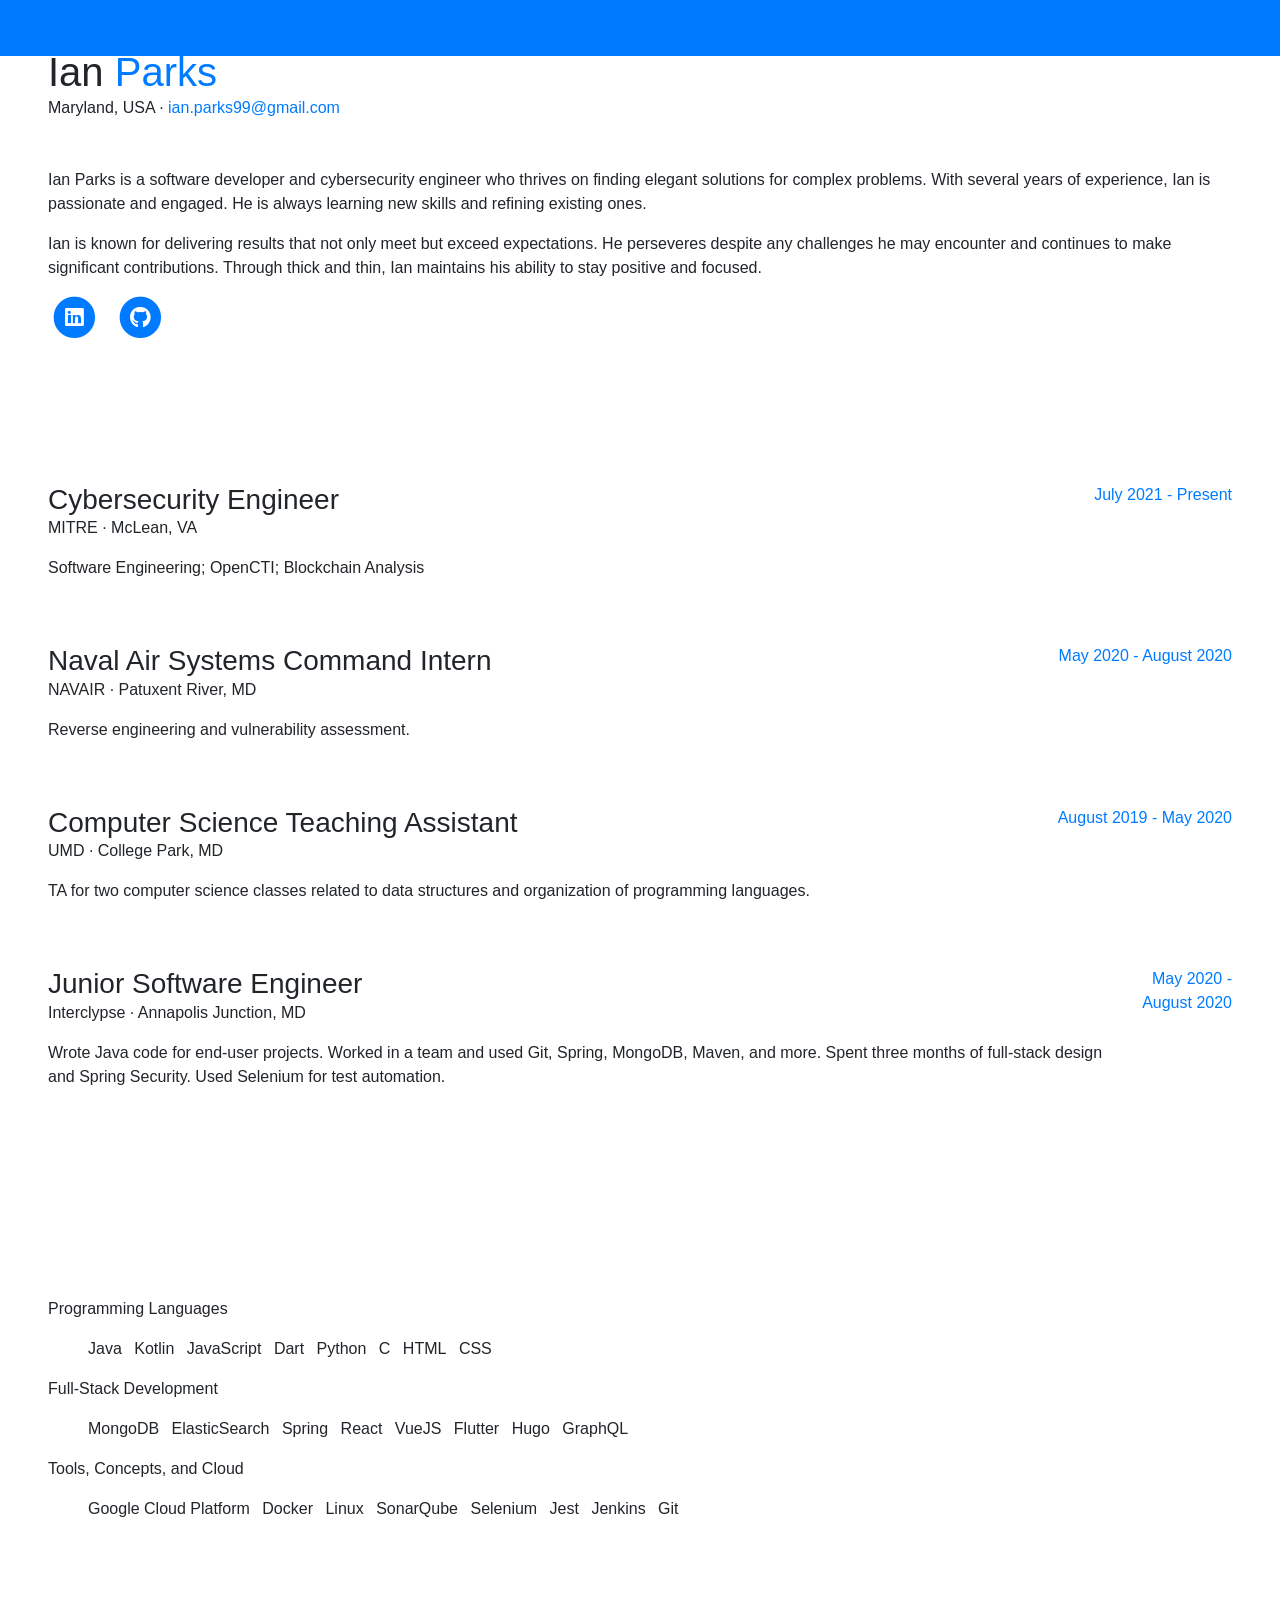
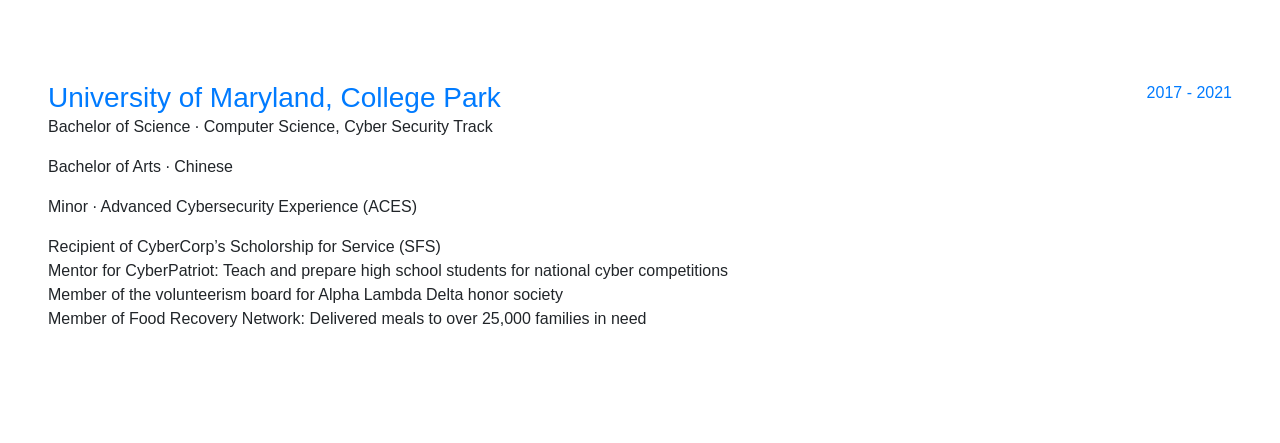
==== commit a7108501: "Removed CNAME" ====
--- a/public/index.html
+++ b/public/index.html
@@ -1,39 +1,429 @@
-<!doctype html><html lang=en><head><meta charset=utf-8><meta name=viewport content="width=device-width,initial-scale=1,shrink-to-fit=no"><title>Ian Parks | Home</title><meta name=description content><meta property="og:image" content="https://iparks99.github.io/img/profile_pic.png"><meta property="og:title" content="Ian Parks | Home"><meta property="og:description" content><meta name=author content="Ian Parks"><link rel=stylesheet href=https://cdn.jsdelivr.net/npm/bootstrap@4.5.3/dist/css/bootstrap.min.css integrity=sha384-TX8t27EcRE3e/ihU7zmQxVncDAy5uIKz4rEkgIXeMed4M0jlfIDPvg6uqKI2xXr2 crossorigin=anonymous><link rel=preload href="https://fonts.googleapis.com/css2?family=Open+Sans:ital,wght@0,300;0,400;0,600;0,700;0,800;1,300;1,400;1,600;1,700;1,800&family=Saira+Extra+Condensed:wght@100;200;300;400;500;600;700;800;900&display=swap" as=style onload='this.onload=null,this.rel="stylesheet"'><noscript><link rel=stylesheet href="https://fonts.googleapis.com/css2?family=Open+Sans:ital,wght@0,300;0,400;0,600;0,700;0,800;1,300;1,400;1,600;1,700;1,800&family=Saira+Extra+Condensed:wght@100;200;300;400;500;600;700;800;900&display=swap"></noscript><link rel=preload href=https://use.fontawesome.com/releases/v5.15.1/css/all.css as=style onload='this.onload=null,this.rel="stylesheet"'><noscript><link rel=stylesheet href=https://use.fontawesome.com/releases/v5.15.1/css/all.css></noscript><link rel=preload href=https://cdnjs.cloudflare.com/ajax/libs/devicons/1.8.0/css/devicons.min.css integrity="sha512-JW3fT0YTK7pT7w437SoX6GcW76jOZ6E0jGmrqBAcloC4GKT+njHOY4fX5KxJ9WfIXTkNrAF994525fAHp+KCxg==" crossorigin=anonymous as=style onload='this.onload=null,this.rel="stylesheet"'><noscript><link rel=stylesheet href=https://cdnjs.cloudflare.com/ajax/libs/devicons/1.8.0/css/devicons.min.css integrity="sha512-JW3fT0YTK7pT7w437SoX6GcW76jOZ6E0jGmrqBAcloC4GKT+njHOY4fX5KxJ9WfIXTkNrAF994525fAHp+KCxg==" crossorigin=anonymous></noscript><link rel=preload href=https://cdnjs.cloudflare.com/ajax/libs/simple-line-icons/2.5.5/css/simple-line-icons.min.css integrity="sha512-QKC1UZ/ZHNgFzVKSAhV5v5j73eeL9EEN289eKAEFaAjgAiobVAnVv/AGuPbXsKl1dNoel3kNr6PYnSiTzVVBCw==" crossorigin=anonymous as=style onload='this.onload=null,this.rel="stylesheet"'><noscript><link rel=stylesheet href=https://cdnjs.cloudflare.com/ajax/libs/simple-line-icons/2.5.5/css/simple-line-icons.min.css integrity="sha512-QKC1UZ/ZHNgFzVKSAhV5v5j73eeL9EEN289eKAEFaAjgAiobVAnVv/AGuPbXsKl1dNoel3kNr6PYnSiTzVVBCw==" crossorigin=anonymous></noscript><link rel=preload href=https://iparks99.github.io/css/resume.css as=style onload='this.onload=null,this.rel="stylesheet"'><noscript><link rel=stylesheet href=https://iparks99.github.io/css/resume.css></noscript><link rel=preload href=https://iparks99.github.io/css/tweaks.css as=style onload='this.onload=null,this.rel="stylesheet"'><noscript><link rel=stylesheet href=https://iparks99.github.io/css/tweaks.css></noscript><link rel=preload href=https://iparks99.github.io/css/resume-override.css as=style onload='this.onload=null,this.rel="stylesheet"'><noscript><link rel=stylesheet href=https://iparks99.github.io/css/resume-override.css></noscript><meta name=generator content="Hugo 0.111.3"></head><body id=page-top><nav class="navbar navbar-expand-lg navbar-dark bg-primary fixed-top" id=sideNav><a class="navbar-brand js-scroll-trigger" href=#page-top><span class="d-block d-lg-none">Ian Parks</span>
-<span class="d-none d-lg-block"><img style=clip-path:circle();max-height:10rem;max-width:10rem src=/img/profile_pic.png alt></span></a>
-<button class=navbar-toggler type=button data-toggle=collapse data-target=#navbarSupportedContent aria-controls=navbarSupportedContent aria-expanded=false aria-label="Toggle navigation">
-<span class=navbar-toggler-icon></span></button><div class="collapse navbar-collapse" id=navbarSupportedContent><ul class=navbar-nav><li class=nav-item><a class="nav-link js-scroll-trigger" href=/#about>About</a></li><li class=nav-item><a class="nav-link js-scroll-trigger" href=/#experience>Experience</a></li><li class=nav-item><a class="nav-link js-scroll-trigger" href=/#skills>Skills</a></li><li class=nav-item><a class="nav-link js-scroll-trigger" href=/#education>Education</a></li></ul></div></nav><div class="container-fluid p-0"><section class="resume-section p-3 p-lg-5 d-flex d-column" id=about><div class=my-auto><div class="resume-item d-flex flex-column flex-md-row"><div class=mr-auto><h1 class=mb-0>Ian
-<span class=text-primary>Parks</span></h1><div class="subheading mb-5">Maryland, USA ·
-<a href=mailto:ian.parks99@gmail.com>ian.parks99@gmail.com</a></div></div></div><div><p>Ian Parks is a software developer and cybersecurity engineer who thrives on finding elegant solutions for complex problems. With several years of experience, Ian is passionate and engaged. He is always learning new skills and refining existing ones.</p><p>Ian is known for delivering results that not only meet but exceed expectations. He perseveres despite any challenges he may encounter and continues to make significant contributions. Through thick and thin, Ian maintains his ability to stay positive and focused.</p><h3>Socialization</h3><ul class="list-inline list-social-icons mb-0"><li class=list-inline-item><a href=https://www.linkedin.com/in/ian-parks-81081814a data-toggle=tooltip title=LinkedIn data-offset=0,10 rel=me><span class="fa-stack fa-lg"><i class="fa fa-circle fa-stack-2x"></i>
-<i class="fab fa-linkedin fa-stack-1x fa-inverse"></i></span></a></li><li class=list-inline-item><a href=https://github.com/iparks99 data-toggle=tooltip title=GitHub data-offset=0,10 rel=me><span class="fa-stack fa-lg"><i class="fa fa-circle fa-stack-2x"></i>
-<i class="fab fa-github fa-stack-1x fa-inverse"></i></span></a></li></ul></div></div></section><section class="resume-section p-3 p-lg-5 d-flex flex-column" id=experience><div class=my-auto id=experience-content><h2 class=mb-5>Experience</h2><div class="resume-item d-flex flex-column flex-md-row mb-5"><div class="resume-content mr-auto"><h3 class=mb-0>Cybersecurity Engineer</h3><div class="subheading mb-3">MITRE · McLean, VA</div><p>Active TS/SCI Security Clearance.</p></div><div class="resume-date text-md-right"><span class=text-primary>July 2021 - Present</span></div></div><div class="resume-item d-flex flex-column flex-md-row mb-5"><div class="resume-content mr-auto"><h3 class=mb-0>Naval Air Systems Command Intern</h3><div class="subheading mb-3">NAVAIR · Patuxent River, MD</div><p>Reverse engineering and vulnerability assessment.</p></div><div class="resume-date text-md-right"><span class=text-primary>May 2020 - August 2020</span></div></div><div class="resume-item d-flex flex-column flex-md-row mb-5"><div class="resume-content mr-auto"><h3 class=mb-0>Computer Science Teaching Assistant</h3><div class="subheading mb-3">UMD · College Park, MD</div><p>TA for two computer science classes related to data structures and organization of programming languages.</p></div><div class="resume-date text-md-right"><span class=text-primary>August 2019 - May 2020</span></div></div><div class="resume-item d-flex flex-column flex-md-row mb-5"><div class="resume-content mr-auto"><h3 class=mb-0>Junior Software Engineer</h3><div class="subheading mb-3">Interclypse · Annapolis Junction, MD</div><p>Wrote Java code for end-user projects. Worked in a team and used Git, Spring, MongoDB, Maven, and more. Spent three months of full-stack design and Spring Security. Used Selenium for test automation.</p></div><div class="resume-date text-md-right"><span class=text-primary>May 2020 - August 2020</span></div></div></div></section><section class="resume-section p-3 p-lg-5 d-flex flex-column" id=skills><div class=my-auto id=skills-content><h2 class=mb-5>Skills</h2><div class="subheading mb-3 skills-heading">Programming Languages</div><ul><li class=list-inline-item><i class="devicons devicons-java"></i>
-Java</li><li class=list-inline-item><i class="devicons devicons-terminal_badge"></i>
-Kotlin</li><li class=list-inline-item><i class="devicons devicons-javascript"></i>
-JavaScript</li><li class=list-inline-item><i class="devicons devicons-dart"></i>
-Dart</li><li class=list-inline-item><i class="devicons devicons-python"></i>
-Python</li><li class=list-inline-item><i class="devicons devicons-terminal_badge"></i>
-C</li><li class=list-inline-item><i class="devicons devicons-terminal_badge"></i>
-HTML</li><li class=list-inline-item><i class="devicons devicons-terminal_badge"></i>
-CSS</li></ul><div class="subheading mb-3 skills-heading">Full-Stack Development</div><ul><li class=list-inline-item><i class="devicons devicons-mongodb"></i>
-MongoDB</li><li class=list-inline-item><i class="devicons devicons-terminal_badge"></i>
-ElasticSearch</li><li class=list-inline-item><i class="devicons devicons-terminal_badge"></i>
-Spring</li><li class=list-inline-item><i class="devicons devicons-react"></i>
-React</li><li class=list-inline-item><i class="devicons devicons-terminal_badge"></i>
-VueJS</li><li class=list-inline-item><i class="devicons devicons-terminal_badge"></i>
-Flutter</li><li class=list-inline-item><i class="devicons devicons-terminal_badge"></i>
-Hugo</li><li class=list-inline-item><i class="devicons devicons-terminal_badge"></i>
-GraphQL</li></ul><div class="subheading mb-3 skills-heading">Tools, Concepts, and Cloud</div><ul><li class=list-inline-item><i class="devicons devicons-terminal_badge"></i>
-Google Cloud Platform</li><li class=list-inline-item><i class="devicons devicons-docker"></i>
-Docker</li><li class=list-inline-item><i class="devicons devicons-linux"></i>
-Linux</li><li class=list-inline-item><i class="devicons devicons-terminal_badge"></i>
-SonarQube</li><li class=list-inline-item><i class="devicons devicons-terminal_badge"></i>
-Selenium</li><li class=list-inline-item><i class="devicons devicons-terminal_badge"></i>
-Jest</li><li class=list-inline-item><i class="devicons devicons-jenkins"></i>
-Jenkins</li><li class=list-inline-item><i class="devicons devicons-git"></i>
-Git</li></ul></div></section><section class="resume-section p-3 p-lg-5 d-flex flex-column" id=education><div class=my-auto><h2 class=mb-5>Education</h2><div class="resume-item d-flex flex-column flex-md-row mb-5"><div class="resume-content mr-auto"><h3 class=mb-0><a href=https://umd.edu>University of Maryland, College Park</a></h3><div class="subheading mb-3">Bachelor of Science · Computer Science, Cyber Security Track</div><div class="subheading mb-3">Bachelor of Arts · Chinese</div><div class="subheading mb-3">Minor · Advanced Cybersecurity Experience (ACES)</div><div></div><p style=white-space:pre-line>Recipient of CyberCorp&rsquo;s Scholorship for Service (SFS)
+<!DOCTYPE html>
+<html lang="en">
+<head>
+  <meta charset="utf-8">
+  <meta name="viewport" content="width=device-width, initial-scale=1, shrink-to-fit=no">
+  <title>Ian Parks | Home</title>
+  <meta name="description" content="">
+
+  
+  
+    <meta property="og:image" content="https://iparks99.github.io/img/profile_pic.png" />
+    <meta property="og:title" content="Ian Parks | Home" />   
+  
+  <meta property="og:description" content="" />
+  <meta name="author" content="Ian Parks">
+  
+  <link rel="stylesheet" href="https://cdn.jsdelivr.net/npm/bootstrap@4.5.3/dist/css/bootstrap.min.css" integrity="sha384-TX8t27EcRE3e/ihU7zmQxVncDAy5uIKz4rEkgIXeMed4M0jlfIDPvg6uqKI2xXr2" crossorigin="anonymous">
+  
+  <link rel="preload" href="https://fonts.googleapis.com/css2?family=Open+Sans:ital,wght@0,300;0,400;0,600;0,700;0,800;1,300;1,400;1,600;1,700;1,800&family=Saira+Extra+Condensed:wght@100;200;300;400;500;600;700;800;900&display=swap" as="style" onload="this.onload=null;this.rel='stylesheet'">
+    <noscript><link rel="stylesheet" href="https://fonts.googleapis.com/css2?family=Open+Sans:ital,wght@0,300;0,400;0,600;0,700;0,800;1,300;1,400;1,600;1,700;1,800&family=Saira+Extra+Condensed:wght@100;200;300;400;500;600;700;800;900&display=swap"></noscript>
+  <link rel="preload" href="https://use.fontawesome.com/releases/v5.15.1/css/all.css" as="style" onload="this.onload=null;this.rel='stylesheet'">
+    <noscript><link rel="stylesheet" href="https://use.fontawesome.com/releases/v5.15.1/css/all.css"></noscript>
+  <link rel="preload" href="https://cdnjs.cloudflare.com/ajax/libs/devicons/1.8.0/css/devicons.min.css" integrity="sha512-JW3fT0YTK7pT7w437SoX6GcW76jOZ6E0jGmrqBAcloC4GKT+njHOY4fX5KxJ9WfIXTkNrAF994525fAHp+KCxg==" crossorigin="anonymous" as="style" onload="this.onload=null;this.rel='stylesheet'">
+    <noscript><link rel="stylesheet" href="https://cdnjs.cloudflare.com/ajax/libs/devicons/1.8.0/css/devicons.min.css" integrity="sha512-JW3fT0YTK7pT7w437SoX6GcW76jOZ6E0jGmrqBAcloC4GKT+njHOY4fX5KxJ9WfIXTkNrAF994525fAHp+KCxg==" crossorigin="anonymous"></noscript>
+  <link rel="preload" href="https://cdnjs.cloudflare.com/ajax/libs/simple-line-icons/2.5.5/css/simple-line-icons.min.css" integrity="sha512-QKC1UZ/ZHNgFzVKSAhV5v5j73eeL9EEN289eKAEFaAjgAiobVAnVv/AGuPbXsKl1dNoel3kNr6PYnSiTzVVBCw==" crossorigin="anonymous" as="style" onload="this.onload=null;this.rel='stylesheet'">
+    <noscript><link rel="stylesheet" href="https://cdnjs.cloudflare.com/ajax/libs/simple-line-icons/2.5.5/css/simple-line-icons.min.css" integrity="sha512-QKC1UZ/ZHNgFzVKSAhV5v5j73eeL9EEN289eKAEFaAjgAiobVAnVv/AGuPbXsKl1dNoel3kNr6PYnSiTzVVBCw==" crossorigin="anonymous"></noscript>
+  
+  <link rel="preload" href="https://iparks99.github.io/css/resume.css" as="style" onload="this.onload=null;this.rel='stylesheet'">
+    <noscript><link rel="stylesheet" href="https://iparks99.github.io/css/resume.css"></noscript>
+  <link rel="preload" href="https://iparks99.github.io/css/tweaks.css" as="style" onload="this.onload=null;this.rel='stylesheet'">
+    <noscript><link rel="stylesheet" href="https://iparks99.github.io/css/tweaks.css"></noscript>
+  <link rel="preload" href="https://iparks99.github.io/css/resume-override.css" as="style" onload="this.onload=null;this.rel='stylesheet'">
+    <noscript><link rel="stylesheet" href="https://iparks99.github.io/css/resume-override.css"></noscript>
+  <meta name="generator" content="Hugo 0.111.3">
+  
+   
+  
+</head>
+<body id="page-top">
+  <nav class="navbar navbar-expand-lg navbar-dark bg-primary fixed-top" id="sideNav">
+  <a class="navbar-brand js-scroll-trigger" href="#page-top">
+    <span class="d-block d-lg-none">Ian Parks</span>
+    <span class="d-none d-lg-block">
+      <img style="clip-path: circle(); max-height: 10rem; max-width: 10rem;" src="/img/profile_pic.png" alt="">
+    </span>
+  </a>
+  <button class="navbar-toggler" type="button" data-toggle="collapse" data-target="#navbarSupportedContent" aria-controls="navbarSupportedContent" aria-expanded="false" aria-label="Toggle navigation">
+    <span class="navbar-toggler-icon"></span>
+  </button>
+  <div class="collapse navbar-collapse" id="navbarSupportedContent">
+    <ul class="navbar-nav">
+      <li class="nav-item">
+        <a class="nav-link js-scroll-trigger" href="/#about"></a>
+      </li>
+      
+      <li class="nav-item">
+        <a class="nav-link js-scroll-trigger" href="/#experience"></a>
+      </li>
+      
+      <li class="nav-item">
+        <a class="nav-link js-scroll-trigger" href="/#skills"></a>
+      </li>
+      
+      <li class="nav-item">
+        <a class="nav-link js-scroll-trigger" href="/#education"></a>
+      </li>
+      
+      
+    </ul>
+  </div>
+</nav>
+
+  <div class="container-fluid p-0">
+    
+   
+
+      <section class="resume-section p-3 p-lg-5 d-flex d-column" id="about">
+        <div class="my-auto">
+          <div class="resume-item d-flex flex-column flex-md-row">
+            <div class="mr-auto">
+
+              <h1 class="mb-0">Ian
+                <span class="text-primary">Parks</span>
+              </h1>
+              <div class="subheading mb-5">Maryland, USA ·
+                <a href="mailto:ian.parks99@gmail.com">ian.parks99@gmail.com</a>
+              </div>
+
+            </div>
+
+            
+
+        </div>
+        <div>
+          <p>Ian Parks is a software developer and cybersecurity engineer who thrives on finding elegant solutions for complex problems. With several years of experience, Ian is passionate and engaged. He is always learning new skills and refining existing ones.</p>
+<p>Ian is known for delivering results that not only meet but exceed expectations. He perseveres despite any challenges he may encounter and continues to make significant contributions. Through thick and thin, Ian maintains his ability to stay positive and focused.</p>
+
+          
+          
+          <h3></h3>
+          <ul class="list-inline list-social-icons mb-0">
+            
+                <li class="list-inline-item">
+                  <a href="https://www.linkedin.com/in/ian-parks-81081814a" data-toggle="tooltip" title="LinkedIn" data-offset="0,10" rel="me">
+                    <span class="fa-stack fa-lg">
+                      <i class="fa fa-circle fa-stack-2x"></i>
+                      <i class="fab fa-linkedin fa-stack-1x fa-inverse"></i>
+                    </span>
+                  </a>
+                </li>
+            
+                <li class="list-inline-item">
+                  <a href="https://github.com/iparks99" data-toggle="tooltip" title="GitHub" data-offset="0,10" rel="me">
+                    <span class="fa-stack fa-lg">
+                      <i class="fa fa-circle fa-stack-2x"></i>
+                      <i class="fab fa-github fa-stack-1x fa-inverse"></i>
+                    </span>
+                  </a>
+                </li>
+            
+          </ul>
+          
+        </div>
+      </div>
+    </section>
+
+   
+   
+   
+   
+      
+      
+         <section class="resume-section p-3 p-lg-5 d-flex flex-column" id="experience">
+  <div class="my-auto" id="experience-content">
+  <h2 class="mb-5"></h2>
+    
+        <div class="resume-item d-flex flex-column flex-md-row mb-5">
+          <div class="resume-content mr-auto">
+            <h3 class="mb-0">Cybersecurity Engineer</h3>
+            <div class="subheading mb-3">MITRE · McLean, VA</div>
+            <p>Software Engineering; OpenCTI; Blockchain Analysis</p>
+          </div>
+          <div class="resume-date text-md-right">
+            <span class="text-primary">July 2021 - Present</span>
+          </div>
+        </div>
+    
+        <div class="resume-item d-flex flex-column flex-md-row mb-5">
+          <div class="resume-content mr-auto">
+            <h3 class="mb-0">Naval Air Systems Command Intern</h3>
+            <div class="subheading mb-3">NAVAIR · Patuxent River, MD</div>
+            <p>Reverse engineering and vulnerability assessment.</p>
+          </div>
+          <div class="resume-date text-md-right">
+            <span class="text-primary">May 2020 - August 2020</span>
+          </div>
+        </div>
+    
+        <div class="resume-item d-flex flex-column flex-md-row mb-5">
+          <div class="resume-content mr-auto">
+            <h3 class="mb-0">Computer Science Teaching Assistant</h3>
+            <div class="subheading mb-3">UMD · College Park, MD</div>
+            <p>TA for two computer science classes related to data structures and organization of programming languages.</p>
+          </div>
+          <div class="resume-date text-md-right">
+            <span class="text-primary">August 2019 - May 2020</span>
+          </div>
+        </div>
+    
+        <div class="resume-item d-flex flex-column flex-md-row mb-5">
+          <div class="resume-content mr-auto">
+            <h3 class="mb-0">Junior Software Engineer</h3>
+            <div class="subheading mb-3">Interclypse · Annapolis Junction, MD</div>
+            <p>Wrote Java code for end-user projects. Worked in a team and used Git, Spring, MongoDB, Maven, and more. Spent three months of full-stack design and Spring Security. Used Selenium for test automation.</p>
+          </div>
+          <div class="resume-date text-md-right">
+            <span class="text-primary">May 2020 - August 2020</span>
+          </div>
+        </div>
+    
+  </div>
+
+</section>
+
+      
+   
+      
+      
+         <section class="resume-section p-3 p-lg-5 d-flex flex-column" id="skills">
+  <div class="my-auto" id="skills-content">
+  <h2 class="mb-5"></h2>
+    
+        <div class="subheading mb-3 skills-heading">Programming Languages</div>
+            <ul>
+            
+                
+                  <li class="list-inline-item">
+                    <i class="devicons devicons-java"></i>
+                    Java
+                  </li>
+                
+            
+                
+                  <li class="list-inline-item">
+                    <i class="devicons devicons-terminal_badge"></i>
+                    Kotlin
+                  </li>
+                
+            
+                
+                  <li class="list-inline-item">
+                    <i class="devicons devicons-javascript"></i>
+                    JavaScript
+                  </li>
+                
+            
+                
+                  <li class="list-inline-item">
+                    <i class="devicons devicons-dart"></i>
+                    Dart
+                  </li>
+                
+            
+                
+                  <li class="list-inline-item">
+                    <i class="devicons devicons-python"></i>
+                    Python
+                  </li>
+                
+            
+                
+                  <li class="list-inline-item">
+                    <i class="devicons devicons-terminal_badge"></i>
+                    C
+                  </li>
+                
+            
+                
+                  <li class="list-inline-item">
+                    <i class="devicons devicons-terminal_badge"></i>
+                    HTML
+                  </li>
+                
+            
+                
+                  <li class="list-inline-item">
+                    <i class="devicons devicons-terminal_badge"></i>
+                    CSS
+                  </li>
+                
+            
+            </ul>
+    
+        <div class="subheading mb-3 skills-heading">Full-Stack Development</div>
+            <ul>
+            
+                
+                  <li class="list-inline-item">
+                    <i class="devicons devicons-mongodb"></i>
+                    MongoDB
+                  </li>
+                
+            
+                
+                  <li class="list-inline-item">
+                    <i class="devicons devicons-terminal_badge"></i>
+                    ElasticSearch
+                  </li>
+                
+            
+                
+                  <li class="list-inline-item">
+                    <i class="devicons devicons-terminal_badge"></i>
+                    Spring
+                  </li>
+                
+            
+                
+                  <li class="list-inline-item">
+                    <i class="devicons devicons-react"></i>
+                    React
+                  </li>
+                
+            
+                
+                  <li class="list-inline-item">
+                    <i class="devicons devicons-terminal_badge"></i>
+                    VueJS
+                  </li>
+                
+            
+                
+                  <li class="list-inline-item">
+                    <i class="devicons devicons-terminal_badge"></i>
+                    Flutter
+                  </li>
+                
+            
+                
+                  <li class="list-inline-item">
+                    <i class="devicons devicons-terminal_badge"></i>
+                    Hugo
+                  </li>
+                
+            
+                
+                  <li class="list-inline-item">
+                    <i class="devicons devicons-terminal_badge"></i>
+                    GraphQL
+                  </li>
+                
+            
+            </ul>
+    
+        <div class="subheading mb-3 skills-heading">Tools, Concepts, and Cloud</div>
+            <ul>
+            
+                
+                  <li class="list-inline-item">
+                    <i class="devicons devicons-terminal_badge"></i>
+                    Google Cloud Platform
+                  </li>
+                
+            
+                
+                  <li class="list-inline-item">
+                    <i class="devicons devicons-docker"></i>
+                    Docker
+                  </li>
+                
+            
+                
+                  <li class="list-inline-item">
+                    <i class="devicons devicons-linux"></i>
+                    Linux
+                  </li>
+                
+            
+                
+                  <li class="list-inline-item">
+                    <i class="devicons devicons-terminal_badge"></i>
+                    SonarQube
+                  </li>
+                
+            
+                
+                  <li class="list-inline-item">
+                    <i class="devicons devicons-terminal_badge"></i>
+                    Selenium
+                  </li>
+                
+            
+                
+                  <li class="list-inline-item">
+                    <i class="devicons devicons-terminal_badge"></i>
+                    Jest
+                  </li>
+                
+            
+                
+                  <li class="list-inline-item">
+                    <i class="devicons devicons-jenkins"></i>
+                    Jenkins
+                  </li>
+                
+            
+                
+                  <li class="list-inline-item">
+                    <i class="devicons devicons-git"></i>
+                    Git
+                  </li>
+                
+            
+            </ul>
+    
+  </div>
+</section>
+
+      
+   
+      
+      
+                 <section class="resume-section p-3 p-lg-5 d-flex flex-column" id="education">
+          <div class="my-auto">
+          <h2 class="mb-5"></h2>
+            
+              <div class="resume-item d-flex flex-column flex-md-row mb-5">
+                <div class="resume-content mr-auto">
+                  <h3 class="mb-0"><a href="https://umd.edu">University of Maryland, College Park</a></h3>
+                  
+                    <div class="subheading mb-3">Bachelor of Science · Computer Science, Cyber Security Track</div>
+                  
+                    <div class="subheading mb-3">Bachelor of Arts · Chinese</div>
+                  
+                    <div class="subheading mb-3">Minor · Advanced Cybersecurity Experience (ACES)</div>
+                  
+                  <div></div>
+                  <p style="white-space: pre-line">Recipient of CyberCorp&rsquo;s Scholorship for Service (SFS)
 Mentor for CyberPatriot: Teach and prepare high school students for national cyber competitions
 Member of the volunteerism board for Alpha Lambda Delta honor society
-Member of Food Recovery Network: Delivered meals to over 25,000 families in need</div><div class="resume-date text-md-right"><span class=text-primary>2017 - 2021</span></div></div></div></section></div><script src=https://code.jquery.com/jquery-3.6.4.slim.min.js integrity="sha256-a2yjHM4jnF9f54xUQakjZGaqYs/V1CYvWpoqZzC2/Bw=" crossorigin=anonymous></script>
-<script src=https://cdn.jsdelivr.net/npm/bootstrap@4.5.3/dist/js/bootstrap.bundle.min.js integrity=sha384-ho+j7jyWK8fNQe+A12Hb8AhRq26LrZ/JpcUGGOn+Y7RsweNrtN/tE3MoK7ZeZDyx crossorigin=anonymous></script>
-<script src=https://unpkg.com/smoothscroll-polyfill@0.4.4/dist/smoothscroll.min.js integrity=sha384-EYn4rWu1DHvYD0sSSSbMEtXQmMl58CFJd897806+RT1jJVYbhuZlZMN6yG9nCyFa crossorigin=anonymous></script>
-<script src=https://unpkg.com/smoothscroll-anchor-polyfill@1.3.2/dist/index.min.js integrity=sha384-EY9NBEHCFbZANmPcTm7CgG8OhsFILy0VBLG85pF6OIpP42NVbZVNsFOc23PYTCkB crossorigin=anonymous></script>
-<script async src=/js/resume.js></script></body></html>+Member of Food Recovery Network: Delivered meals to over 25,000 families in need
+                </div>
+                <div class="resume-date text-md-right">
+                  <span class="text-primary">2017 - 2021</span>
+                </div>
+              </div>
+              
+           </div>
+        </section>
+
+      
+   
+
+  </div>
+  
+  <script src="https://code.jquery.com/jquery-3.6.4.slim.min.js" integrity="sha256-a2yjHM4jnF9f54xUQakjZGaqYs/V1CYvWpoqZzC2/Bw=" crossorigin="anonymous"></script>
+  <script src="https://cdn.jsdelivr.net/npm/bootstrap@4.5.3/dist/js/bootstrap.bundle.min.js" integrity="sha384-ho+j7jyWK8fNQe+A12Hb8AhRq26LrZ/JpcUGGOn+Y7RsweNrtN/tE3MoK7ZeZDyx" crossorigin="anonymous"></script>
+  
+  <script src="https://unpkg.com/smoothscroll-polyfill@0.4.4/dist/smoothscroll.min.js" integrity="sha384-EYn4rWu1DHvYD0sSSSbMEtXQmMl58CFJd897806+RT1jJVYbhuZlZMN6yG9nCyFa" crossorigin="anonymous"></script>
+  <script src="https://unpkg.com/smoothscroll-anchor-polyfill@1.3.2/dist/index.min.js" integrity="sha384-EY9NBEHCFbZANmPcTm7CgG8OhsFILy0VBLG85pF6OIpP42NVbZVNsFOc23PYTCkB" crossorigin="anonymous"></script>
+  
+  <script async src="/js/resume.js"></script>
+  
+
+  
+
+  
+</body>
+</html>
